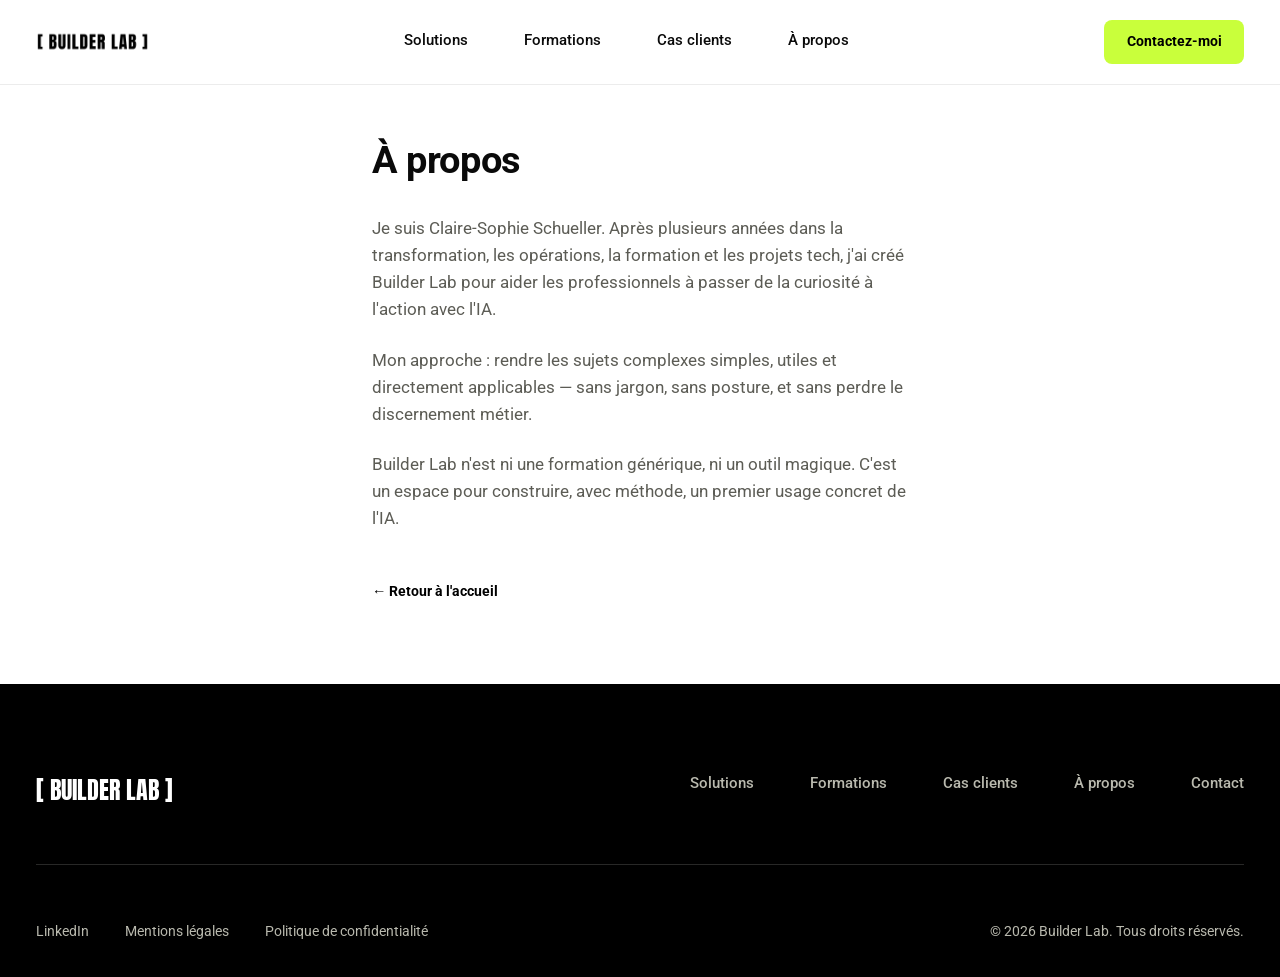
==== a-propos.html @ de872bf4 "Initial Builder Lab website" ====
<!doctype html>
<html lang="fr">
<head>
<meta charset="UTF-8">
<meta name="viewport" content="width=device-width, initial-scale=1.0">
<title>À propos — Builder Lab</title>
<meta name="description" content="Claire-Sophie Schueller a créé Builder Lab pour aider les professionnels à passer de la curiosité à l'action avec l'IA.">
<meta name="robots" content="index, follow">
<link rel="icon" type="image/png" href="assets/favicon.png">

<link rel="preconnect" href="https://fonts.googleapis.com">
<link rel="preconnect" href="https://fonts.gstatic.com" crossorigin>
<link href="https://fonts.googleapis.com/css2?family=Anton&family=Roboto:wght@400;500;700&display=swap" rel="stylesheet">

<link rel="stylesheet" href="styles.css">
</head>
<body>

<a href="#main" class="skip-link">Aller au contenu principal</a>

<header class="site-header" id="site-header">
  <div class="container header-inner">
    <a href="index.html" class="logo" aria-label="Builder Lab — accueil">
      <img src="assets/logo-builder-lab.png" alt="Builder Lab" class="logo-img">
    </a>
    <nav class="site-nav" aria-label="Navigation principale">
      <a href="index.html#solutions">Solutions</a>
      <a href="index.html#formations">Formations</a>
      <a href="index.html#cas-clients">Cas clients</a>
      <a href="index.html#a-propos">À propos</a>
    </nav>
    <div class="header-actions">
      <a href="contact.html" class="btn btn-primary">Contactez-moi</a>
      <button class="nav-toggle" id="nav-toggle" type="button" aria-expanded="false" aria-controls="mobile-nav" aria-label="Ouvrir le menu">
        <span class="nav-toggle-bar"></span>
        <span class="nav-toggle-bar"></span>
        <span class="nav-toggle-bar"></span>
      </button>
    </div>
  </div>
</header>

<nav class="mobile-nav" id="mobile-nav" aria-label="Navigation mobile">
  <ul class="mobile-nav-list">
    <li><a href="index.html#solutions">Solutions</a></li>
    <li><a href="index.html#formations">Formations</a></li>
    <li><a href="index.html#cas-clients">Cas clients</a></li>
    <li><a href="index.html#a-propos">À propos</a></li>
    <li><a href="contact.html">Contact</a></li>
  </ul>
  <a href="contact.html" class="btn btn-primary">Contactez-moi</a>
</nav>

<main id="main">
  <section class="page-content">
    <div class="container page-content-inner">
      <h1>À propos</h1>
      <p>Je suis Claire-Sophie Schueller. Après plusieurs années dans la transformation, les opérations, la formation et les projets tech, j'ai créé Builder Lab pour aider les professionnels à passer de la curiosité à l'action avec l'IA.</p>
      <p>Mon approche&nbsp;: rendre les sujets complexes simples, utiles et directement applicables — sans jargon, sans posture, et sans perdre le discernement métier.</p>
      <p>Builder Lab n'est ni une formation générique, ni un outil magique. C'est un espace pour construire, avec méthode, un premier usage concret de l'IA.</p>
      <p><a href="index.html" class="link-back">&larr; Retour à l'accueil</a></p>
    </div>
  </section>
</main>

<footer class="site-footer">
  <div class="container">
    <div class="footer-top">
      <a href="index.html" class="footer-logo">[ Builder Lab ]</a>
      <nav class="footer-nav" aria-label="Liens de navigation">
        <a href="index.html#solutions">Solutions</a>
        <a href="index.html#formations">Formations</a>
        <a href="index.html#cas-clients">Cas clients</a>
        <a href="index.html#a-propos">À propos</a>
        <a href="contact.html">Contact</a>
      </nav>
    </div>
    <div class="footer-bottom">
      <div class="footer-legal">
        <a href="#" aria-disabled="true">LinkedIn</a>
        <a href="mentions-legales.html">Mentions légales</a>
        <a href="politique-confidentialite.html">Politique de confidentialité</a>
      </div>
      <p class="footer-copyright">&copy; 2026 Builder Lab. Tous droits réservés.</p>
    </div>
  </div>
</footer>

<script src="script.js"></script>
</body>
</html>
---- styles.css ----
/* ==========================================================================
   Builder Lab — Design tokens
   ========================================================================== */

:root {
  --color-black: #000000;
  --color-ink: #0A0A0A;
  --color-white: #FFFFFF;
  --color-offwhite: #F7F7F1;
  --color-cream: #F1F0E8;
  --color-warm-gray: #EAEAE1;
  --color-text-gray: #5C5C55;
  --color-text-gray-on-dark: #B9B9AE;
  --color-border: #DEDED2;
  --color-border-on-dark: rgba(247, 247, 241, 0.16);
  --color-accent: #C9FF3B;
  --color-accent-dim: #A8DB2E;

  --font-display: "Anton", "Arial Narrow", sans-serif;
  --font-body: "Roboto", -apple-system, BlinkMacSystemFont, "Segoe UI", Helvetica, Arial, sans-serif;

  --container-width: 1280px;
  --container-narrow: 760px;

  --space-3xs: 0.375rem;
  --space-2xs: 0.625rem;
  --space-xs: 1rem;
  --space-sm: 1.5rem;
  --space-md: 2.25rem;
  --space-lg: 3.5rem;
  --space-xl: 5.5rem;
  --space-2xl: 5rem;

  --radius-sm: 2px;
  --radius-md: 3px;

  --ease: cubic-bezier(0.22, 1, 0.36, 1);
  --transition-fast: 0.18s var(--ease);
  --transition-base: 0.35s var(--ease);
  --transition-slow: 0.7s var(--ease);

  --header-height: 84px;
}

/* ==========================================================================
   Reset
   ========================================================================== */

*, *::before, *::after {
  box-sizing: border-box;
}

html {
  -webkit-text-size-adjust: 100%;
}

@media (prefers-reduced-motion: no-preference) {
  html {
    scroll-behavior: smooth;
  }
}

body {
  margin: 0;
  font-family: var(--font-body);
  background: var(--color-white);
  color: var(--color-ink);
  line-height: 1.5;
  -webkit-font-smoothing: antialiased;
  -moz-osx-font-smoothing: grayscale;
  overflow-x: hidden;
}

img, picture, video, canvas, svg {
  max-width: 100%;
  display: block;
}

ul, ol {
  margin: 0;
  padding: 0;
  list-style: none;
}

a {
  color: inherit;
  text-decoration: none;
}

button {
  font-family: inherit;
  cursor: pointer;
  background: none;
  border: none;
  color: inherit;
}

h1, h2, h3, h4 {
  margin: 0;
  font-weight: 400;
  letter-spacing: -0.01em;
  line-height: 1.1;
}

p {
  margin: 0;
}

.sr-only {
  position: absolute;
  width: 1px;
  height: 1px;
  padding: 0;
  margin: -1px;
  overflow: hidden;
  clip: rect(0, 0, 0, 0);
  white-space: nowrap;
  border: 0;
}

.skip-link {
  position: absolute;
  left: -9999px;
  top: 0;
  background: var(--color-black);
  color: var(--color-offwhite);
  padding: var(--space-xs) var(--space-md);
  z-index: 500;
  font-weight: 500;
}

.skip-link:focus {
  left: var(--space-xs);
  top: var(--space-xs);
}

:focus-visible {
  outline: 2px solid var(--color-black);
  outline-offset: 3px;
}

section[id] {
  scroll-margin-top: var(--header-height);
}

/* ==========================================================================
   Layout helpers
   ========================================================================== */

.container {
  max-width: var(--container-width);
  margin: 0 auto;
  padding: 0 var(--space-md);
}

.eyebrow {
  display: inline-flex;
  align-items: center;
  gap: 0.5rem;
  font-family: var(--font-body);
  font-size: 0.8rem;
  font-weight: 700;
  letter-spacing: 0.14em;
  text-transform: uppercase;
  color: var(--color-black);
}

.eyebrow::before {
  content: "";
  width: 8px;
  height: 8px;
  flex-shrink: 0;
  background: var(--color-accent);
}

.eyebrow--on-dark {
  color: var(--color-accent);
}

.eyebrow--on-accent {
  color: var(--color-black);
}

.eyebrow--on-accent::before {
  background: var(--color-black);
}

.section-head {
  max-width: 40rem;
  margin-bottom: var(--space-md);
}

/* Roboto is the section-title default everywhere. Anton is reserved for
   the hero H1, the "En ce moment" title and the BUILD word only — see
   those rules for the exceptions. */
.section-title {
  font-family: var(--font-body);
  font-weight: 700;
  letter-spacing: -0.01em;
  font-size: clamp(1.65rem, 2.6vw, 2.35rem);
  line-height: 1.18;
  margin-top: var(--space-2xs);
}

.section-sub {
  margin-top: var(--space-sm);
  font-size: clamp(1.05rem, 1.4vw, 1.2rem);
  line-height: 1.55;
  color: var(--color-text-gray);
  max-width: 38rem;
}

.section-pad {
  padding: var(--space-2xl) 0;
}

.section-pad--tight {
  padding: var(--space-lg) 0;
}

/* Reveal-on-scroll — content is ALWAYS visible by default (opacity is never
   touched here). JS only ever adds a class that plays a short position
   animation; if JS never runs, or the observer never fires, elements simply
   sit in their normal, fully visible resting position. Nothing can hide
   content. */
[data-reveal].reveal-play {
  animation: reveal-rise 0.5s var(--ease);
}

@keyframes reveal-rise {
  from { transform: translateY(14px); }
  to { transform: translateY(0); }
}

@media (prefers-reduced-motion: reduce) {
  [data-reveal].reveal-play {
    animation: none;
  }
}

/* ==========================================================================
   Buttons & links
   ========================================================================== */

.btn {
  display: inline-flex;
  align-items: center;
  justify-content: center;
  gap: 0.5rem;
  padding: 1rem 1.9rem;
  border-radius: var(--radius-sm);
  font-family: var(--font-body);
  font-size: 0.95rem;
  font-weight: 700;
  border: 1.5px solid transparent;
  transition: background var(--transition-fast), color var(--transition-fast), border-color var(--transition-fast), transform var(--transition-fast);
  white-space: nowrap;
}

.btn:active {
  transform: translateY(1px);
}

.btn-primary {
  background: var(--color-accent);
  color: var(--color-black);
  border-color: var(--color-accent);
}

.btn-primary:hover {
  background: var(--color-black);
  color: var(--color-accent);
  border-color: var(--color-black);
}

.btn-dark {
  background: var(--color-black);
  color: var(--color-white);
  border-radius: 8px;
  border-width: 0;
}

.btn-dark:hover {
  background: var(--color-white);
  color: var(--color-black);
}

.btn-outline {
  background: transparent;
  color: var(--color-white);
  border-color: rgba(255, 255, 255, 0.5);
}

.btn-outline:hover {
  border-color: var(--color-white);
  background: rgba(255, 255, 255, 0.08);
}

.link-cta {
  display: inline-flex;
  align-items: center;
  gap: 0.4rem;
  font-size: 0.95rem;
  font-weight: 700;
  color: inherit;
  transition: gap var(--transition-fast), opacity var(--transition-fast);
}

.link-cta::after {
  content: "→";
  transition: transform var(--transition-fast);
}

.link-cta:hover::after {
  transform: translateX(4px);
}

.link-cta:hover {
  opacity: 0.7;
}

/* ==========================================================================
   Header
   ========================================================================== */

.site-header {
  position: fixed;
  top: 0;
  left: 0;
  right: 0;
  z-index: 200;
  background: #FFFFFF;
  border-bottom: 1px solid #ECECEC;
  transition: box-shadow var(--transition-base);
}

.site-header.is-scrolled {
  box-shadow: 0 1px 3px rgba(0, 0, 0, 0.04);
}

.header-inner {
  display: flex;
  align-items: center;
  justify-content: space-between;
  gap: var(--space-md);
  height: var(--header-height);
}

.logo {
  display: flex;
  align-items: center;
  flex-shrink: 0;
}

.logo-img {
  height: 22px;
  width: auto;
}

.site-nav {
  display: flex;
  align-items: center;
  gap: var(--space-lg);
}

.site-nav a {
  font-size: 0.92rem;
  font-weight: 500;
  color: var(--color-ink);
  position: relative;
  padding-bottom: 3px;
  transition: color var(--transition-fast);
}

.site-nav a::after {
  content: "";
  position: absolute;
  left: 0;
  right: 100%;
  bottom: 0;
  height: 2px;
  background: var(--color-black);
  transition: right var(--transition-base);
}

.site-nav a:hover::after {
  right: 0;
}

.header-actions {
  display: flex;
  align-items: center;
  gap: var(--space-sm);
}

.header-actions .btn {
  padding: 0.7rem 1.4rem;
  font-size: 0.88rem;
}

.nav-toggle {
  display: none;
  flex-direction: column;
  justify-content: center;
  align-items: center;
  gap: 5px;
  width: 44px;
  height: 44px;
  flex-shrink: 0;
  z-index: 210;
}

.nav-toggle-bar {
  display: block;
  width: 20px;
  height: 2px;
  background: var(--color-black);
  transition: transform var(--transition-base), opacity var(--transition-base);
}

.nav-open .nav-toggle-bar:nth-child(1) {
  transform: translateY(7px) rotate(45deg);
}

.nav-open .nav-toggle-bar:nth-child(2) {
  opacity: 0;
}

.nav-open .nav-toggle-bar:nth-child(3) {
  transform: translateY(-7px) rotate(-45deg);
}

/* ==========================================================================
   Hero
   ========================================================================== */

.hero {
  position: relative;
  /* The header is fixed/overlaid (out of normal flow), so it doesn't
     need to be subtracted here — a full 100vh section is what makes the
     visible area *below* the header reach exactly to the bottom of the
     viewport, with no gap before the next section. */
  min-height: 100vh;
  min-height: 100svh;
  display: flex;
  align-items: flex-end;
  overflow: hidden;
  background: var(--color-black);
}

.hero-media {
  position: absolute;
  inset: -6% 0 -6% 0;
  z-index: 1;
}

.hero-media img {
  width: 100%;
  height: 100%;
  object-fit: cover;
  /* Single place to tune framing for a new photo. Start centered; shift
     the X value above 50% to reveal more of the image's right side and
     keep the left (where the text sits) visually calmer, if needed. */
  object-position: center center;
  will-change: transform;
}

.hero-media::after {
  content: "";
  position: absolute;
  inset: 0;
  background:
    linear-gradient(180deg, rgba(0, 0, 0, 0.55) 0%, rgba(0, 0, 0, 0.35) 38%, rgba(0, 0, 0, 0.78) 100%),
    linear-gradient(90deg, rgba(0, 0, 0, 0.55) 0%, rgba(0, 0, 0, 0.15) 55%, rgba(0, 0, 0, 0.15) 100%);
}

.hero-inner {
  position: relative;
  z-index: 2;
  width: 100%;
  /* padding-top/bottom only — the shared .container class already sets
     left/right padding on this same element; a shorthand here would
     silently override it back to 0 (same specificity, later in source). */
  padding-top: calc(var(--header-height) + var(--space-lg));
  padding-bottom: var(--space-2xl);
}

.hero-copy {
  max-width: 37rem;
}

.hero-tag {
  display: flex;
  flex-wrap: wrap;
  gap: 0.6rem 1rem;
  margin-bottom: var(--space-sm);
}

.hero-tag span {
  font-size: 0.78rem;
  font-weight: 600;
  letter-spacing: 0.08em;
  text-transform: uppercase;
  color: var(--color-accent);
}

.hero h1 {
  font-family: var(--font-display);
  font-weight: 400;
  text-transform: uppercase;
  color: var(--color-white);
  font-size: clamp(1.9rem, 3.6vw, 4.1rem);
  line-height: 1;
  letter-spacing: 0;
}

.hero-subtitle {
  max-width: 28rem;
  margin-top: var(--space-md);
  color: rgba(255, 255, 255, 0.9);
  font-size: 1.05rem;
  line-height: 1.55;
}

.hero-steps {
  margin-top: var(--space-sm);
  font-size: 0.95rem;
  font-weight: 700;
  letter-spacing: 0.02em;
  color: var(--color-accent);
}

.hero-cta {
  display: flex;
  align-items: center;
  gap: var(--space-md);
  flex-wrap: wrap;
  margin-top: var(--space-md);
}

.hero-cta .link-cta {
  color: var(--color-white);
}

/* Every primary CTA that needs the rounded "pill" treatment (as opposed
   to the sharp default .btn-primary) shares this one rule for shape —
   radius and border are never redeclared per-context, only sized. The
   header/mobile-nav "Contactez-moi" button intentionally reuses this
   exact rule so it can never visually drift from the Hero CTA again. */
.hero-cta .btn-primary,
.header-actions .btn-primary,
.mobile-nav .btn-primary,
.home-about-content .btn-primary {
  border-radius: 8px;
  border-width: 0;
}

.hero-cta .btn-primary {
  padding: 0.85rem 1.6rem;
  font-size: 0.92rem;
}

.scroll-cue {
  position: absolute;
  right: var(--space-md);
  bottom: var(--space-md);
  z-index: 2;
  display: flex;
  align-items: center;
  gap: 0.6rem;
  color: rgba(255, 255, 255, 0.65);
  font-size: 0.78rem;
  font-weight: 500;
  letter-spacing: 0.08em;
  text-transform: uppercase;
}

.scroll-cue-line {
  width: 1px;
  height: 34px;
  background: rgba(255, 255, 255, 0.4);
  position: relative;
  overflow: hidden;
}

@media (prefers-reduced-motion: no-preference) {
  .scroll-cue-line::after {
    content: "";
    position: absolute;
    left: 0;
    top: -100%;
    width: 100%;
    height: 100%;
    background: var(--color-accent);
    animation: scroll-cue 2.2s var(--ease) infinite;
  }
}

@keyframes scroll-cue {
  0% { top: -100%; }
  60% { top: 100%; }
  100% { top: 100%; }
}

@media (max-width: 720px) {
  .scroll-cue {
    display: none;
  }
}

/* ==========================================================================
   Solutions
   ========================================================================== */

.solutions {
  background: var(--color-white);
  border-top: 1px solid var(--color-border);
}

.solutions-head {
  max-width: 54rem;
  margin: 0 auto var(--space-md);
  text-align: center;
}

.solutions-head .eyebrow {
  justify-content: center;
}

.solutions-head .section-title {
  margin-top: var(--space-2xs);
  font-size: clamp(1.65rem, 2.15vw, 2.05rem);
  white-space: normal;
}

@media (min-width: 1024px) {
  .solutions-head .section-title {
    white-space: nowrap;
  }
}

.solutions-grid {
  display: grid;
  grid-template-columns: 1fr 1fr;
  gap: 30px;
  align-items: stretch;
}

.solution-card {
  display: flex;
  flex-direction: column;
  border: 1px solid #E7E7E7;
  border-radius: 16px;
  overflow: hidden;
  background: var(--color-white);
}

.solution-card-media {
  position: relative;
  aspect-ratio: 16 / 5;
  overflow: hidden;
  background: var(--color-cream);
}

/* Positioned out of flow so the image's own intrinsic ratio can never
   override the container's aspect-ratio (a flex-item content-sizing
   quirk otherwise lets a replaced child do exactly that). */
.solution-card-media img {
  position: absolute;
  inset: 0;
  width: 100%;
  height: 100%;
  object-fit: cover;
}

.solution-card-body {
  flex: 1 1 auto;
  display: flex;
  flex-direction: column;
  padding: var(--space-lg) var(--space-md);
  text-align: left;
}

.solution-card-label {
  font-size: 0.8rem;
  font-weight: 700;
  letter-spacing: 0.08em;
  text-transform: uppercase;
  color: var(--color-text-gray);
}

.solution-card-title {
  margin-top: 0.6rem;
  font-weight: 700;
  letter-spacing: -0.005em;
  font-size: clamp(1.2rem, 1.6vw, 1.4rem);
  line-height: 1.3;
}

.solution-card-tags {
  margin-top: 0.5rem;
  font-weight: 500;
  font-size: 0.85rem;
  color: var(--color-text-gray);
}

.solution-card-text {
  margin-top: 0.75rem;
  margin-bottom: var(--space-md);
  color: var(--color-text-gray);
  font-size: 0.98rem;
  line-height: 1.6;
}

.solution-card-cta {
  margin-top: auto;
  align-self: flex-start;
  display: inline-flex;
  align-items: center;
  padding: 0.85rem 1.6rem;
  border-radius: 8px;
  background: var(--color-accent);
  color: var(--color-black);
  font-weight: 700;
  font-size: 0.92rem;
  transition: background var(--transition-fast), color var(--transition-fast);
}

.solution-card-cta:hover {
  background: var(--color-black);
  color: var(--color-accent);
}

@media (max-width: 860px) {
  .solutions-grid {
    grid-template-columns: 1fr;
    gap: 20px;
  }

  .solution-card-body {
    padding: var(--space-md) var(--space-sm);
  }

  .solution-card-cta {
    align-self: stretch;
    justify-content: center;
  }
}

/* ==========================================================================
   Formations & accompagnements (catalog)
   ========================================================================== */

/* The pale green fill is the entire "rupture visuelle" — no image, no
   overlap trick. Swap this value for a different tint if needed. */
.catalog {
  background: #F6FFD9;
  padding: var(--space-2xl) 0;
}

.catalog-panel {
  position: relative;
  background: var(--color-white);
  border: 1px solid var(--color-border);
  border-radius: 28px;
  box-shadow: 0 12px 32px rgba(0, 0, 0, 0.06);
  padding: var(--space-xl) var(--space-lg);
}

.catalog-head {
  max-width: none;
}

.catalog-head .section-sub {
  max-width: none;
}

@media (min-width: 1100px) {
  .catalog-head .section-title,
  .catalog-head .section-sub {
    white-space: nowrap;
  }
}

.catalog-filters {
  margin-top: var(--space-md);
  display: flex;
  flex-wrap: wrap;
  gap: 0.6rem;
}

@media (min-width: 1100px) {
  .catalog-filters {
    margin-top: var(--space-sm);
  }
}

.catalog-filter {
  padding: 0.55rem 1.1rem;
  border: 1px solid #E7E7E7;
  border-radius: 8px;
  background: var(--color-white);
  color: var(--color-ink);
  font-family: var(--font-body);
  font-weight: 500;
  font-size: 0.85rem;
  transition: background var(--transition-fast), color var(--transition-fast), border-color var(--transition-fast);
}

.catalog-filter:hover {
  border-color: var(--color-black);
}

.catalog-filter.is-active {
  background: var(--color-black);
  border-color: var(--color-black);
  color: var(--color-white);
}

.catalog-nav-row {
  margin-top: var(--space-md);
  display: flex;
  justify-content: flex-end;
}

.catalog-controls {
  display: flex;
  align-items: center;
  gap: var(--space-sm);
}

.catalog-arrow {
  width: 44px;
  height: 44px;
  border: 1.5px solid var(--color-border);
  border-radius: 50%;
  display: flex;
  align-items: center;
  justify-content: center;
  font-size: 1.05rem;
  transition: border-color var(--transition-fast), background var(--transition-fast), color var(--transition-fast);
}

.catalog-arrow:hover {
  border-color: var(--color-black);
  background: var(--color-black);
  color: var(--color-accent);
}

.catalog-arrow:disabled {
  opacity: 0.35;
  pointer-events: none;
}

.catalog-track-wrap {
  margin-top: var(--space-sm);
}

.catalog-track {
  display: grid;
  grid-auto-flow: column;
  grid-auto-columns: calc((100% - 64px) / 3);
  gap: 32px;
  overflow-x: auto;
  scroll-snap-type: x mandatory;
  padding-bottom: var(--space-sm);
  scrollbar-width: none;
}

.catalog-track::-webkit-scrollbar {
  display: none;
}

/* Fixed height — measured as the tallest natural card across the full
   21-item catalog (worst case ≈ 385px), not recalculated per filter. This
   is what keeps the carousel and CTA row from jumping when the filter
   changes. See the responsive block below for the mobile value. */
.catalog-card {
  scroll-snap-align: start;
  height: 388px;
  display: flex;
  flex-direction: column;
  overflow: hidden;
  border: 1px solid #E7E7E7;
  border-radius: 16px;
  background: var(--color-white);
  padding: var(--space-sm);
}

.catalog-card-label {
  font-size: 0.75rem;
  font-weight: 700;
  letter-spacing: 0.08em;
  text-transform: uppercase;
  color: var(--color-text-gray);
}

.catalog-card-title {
  margin-top: 0.4rem;
  font-weight: 700;
  letter-spacing: -0.005em;
  font-size: 1.05rem;
  line-height: 1.28;
  display: -webkit-box;
  -webkit-box-orient: vertical;
  -webkit-line-clamp: 2;
  overflow: hidden;
}

.catalog-card-meta {
  margin-top: 0.3rem;
  font-size: 0.82rem;
  color: var(--color-text-gray);
}

.catalog-card-text {
  margin-top: 0.6rem;
  color: var(--color-text-gray);
  font-size: 0.88rem;
  line-height: 1.5;
  display: -webkit-box;
  -webkit-box-orient: vertical;
  -webkit-line-clamp: 3;
  overflow: hidden;
}

.catalog-card-footer {
  margin-top: auto;
  padding-top: var(--space-sm);
  display: flex;
  flex-direction: column;
  gap: 0.65rem;
}

/* Reserves the same vertical space on every card whether or not this
   product has a priceNote/note — this, combined with the title clamp
   and description clamp above, is what keeps the CTA button at an
   identical Y position on every card regardless of its content. */
.catalog-card-price-block {
  min-height: 5.5rem;
}

.catalog-card-price {
  font-weight: 700;
  font-size: 1.05rem;
  line-height: 1.35;
}

.catalog-card-price-note,
.catalog-card-note {
  margin-top: 0.2rem;
  font-weight: 400;
  font-size: 0.8rem;
  color: var(--color-text-gray);
}

.catalog-card-cta {
  align-self: flex-start;
  display: inline-flex;
  align-items: center;
  padding: 0.85rem 1.6rem;
  border-radius: 8px;
  background: var(--color-accent);
  color: var(--color-black);
  font-weight: 700;
  font-size: 0.92rem;
  transition: background var(--transition-fast), color var(--transition-fast);
}

.catalog-card-cta:hover {
  background: var(--color-black);
  color: var(--color-accent);
}

.catalog-cta {
  margin-top: var(--space-xl);
  padding: var(--space-md) var(--space-lg);
  background: #FAFFEA;
  border: 1px solid var(--color-accent);
  border-radius: 16px;
  display: flex;
  align-items: center;
  justify-content: space-between;
  gap: var(--space-lg);
  flex-wrap: wrap;
}

.catalog-cta-copy {
  max-width: 28rem;
}

.catalog-cta-title {
  font-weight: 700;
  letter-spacing: -0.01em;
  font-size: clamp(1.2rem, 1.6vw, 1.4rem);
  line-height: 1.3;
}

.catalog-cta-text {
  margin-top: 0.4rem;
  color: var(--color-text-gray);
  font-size: 0.95rem;
  line-height: 1.55;
}

.catalog-cta-actions {
  display: flex;
  align-items: center;
  gap: var(--space-md);
  flex-wrap: wrap;
  flex-shrink: 0;
}

@media (max-width: 720px) {
  .catalog-cta {
    flex-direction: column;
    align-items: flex-start;
    padding: var(--space-md);
  }
}

/* Matches the Solutions "En savoir plus" buttons exactly — scoped here
   so the shared .btn-primary used elsewhere is untouched. */
.catalog-cta-actions .btn-primary {
  padding: 0.85rem 1.6rem;
  border-radius: 8px;
  border-width: 0;
  font-size: 0.92rem;
}

@media (max-width: 900px) {
  .catalog-panel {
    border-radius: 24px;
  }

  .catalog-track {
    grid-auto-columns: calc((100% - 32px) / 2);
  }
}

@media (max-width: 860px) {
  .catalog-filters {
    flex-wrap: nowrap;
    overflow-x: auto;
    scrollbar-width: none;
    padding-bottom: 0.25rem;
  }

  .catalog-filters::-webkit-scrollbar {
    display: none;
  }

  .catalog-filter {
    flex-shrink: 0;
  }
}

@media (max-width: 720px) {
  .catalog {
    padding: var(--space-xl) 0;
  }

  .catalog-panel {
    border-radius: 18px;
    padding: var(--space-lg) var(--space-sm);
  }

  .catalog-track {
    grid-auto-columns: min(85vw, 360px);
  }
}

/* ==========================================================================
   Home — À propos
   ========================================================================== */

.home-about {
  background: var(--color-white);
  border-top: 1px solid var(--color-border);
}

/* Mobile default: .home-about-content is `display: contents` (its children
   are promoted to direct items of .home-about-layout) so `order` below can
   place the photo between the title and the body text — without
   duplicating any content and without grid-template-areas. Desktop turns
   this off, so .home-about-content becomes one ordinary flowing block. */
.home-about-layout {
  display: flex;
  flex-direction: column;
}

.home-about-content {
  display: contents;
}

.home-about-content .eyebrow {
  order: 1;
}

.home-about-title {
  order: 1;
  margin-top: 1rem;
  font-family: var(--font-body);
  font-weight: 700;
  letter-spacing: -0.01em;
  font-size: 1.75rem;
  line-height: 1.25;
}

.home-about-photo {
  order: 2;
  margin-top: 1.5rem;
  display: flex;
  justify-content: center;
}

.home-about-photo img {
  display: block;
  width: 200px;
  height: 250px;
  object-fit: cover;
  object-position: center 15%;
  border-radius: 16px;
}

.home-about-content .home-about-text,
.home-about-content .home-about-conclusion,
.home-about-content .btn-primary {
  order: 3;
}

.home-about-text {
  color: var(--color-text-gray);
  font-size: 1.02rem;
  line-height: 1.6;
}

.home-about-title + .home-about-text {
  margin-top: 1.5rem;
}

.home-about-text + .home-about-text {
  margin-top: 1.25rem;
}

.home-about-text strong {
  color: var(--color-ink);
}

.home-about-text + .home-about-conclusion {
  margin-top: 1.25rem;
  padding-left: var(--space-sm);
  border-left: 3px solid var(--color-accent);
  font-weight: 700;
  font-size: 1.1rem;
  line-height: 1.5;
}

.home-about-conclusion + .btn-primary {
  align-self: flex-start;
  margin-top: 2rem;
}

/* Desktop: fixed-width photo column, text column takes the rest.
   `align-items: center` vertically centers the photo against the
   text column's height. */
@media (min-width: 768px) {
  .home-about-layout {
    display: grid;
    grid-template-columns: 240px minmax(0, 1fr);
    column-gap: 72px;
    align-items: center;
  }

  .home-about-content {
    display: block;
    max-width: 720px;
  }

  .home-about-title {
    font-size: 2.25rem;
  }

  .home-about-photo {
    order: 0;
    margin-top: 0;
  }

  .home-about-photo img {
    width: 240px;
    height: 330px;
  }
}

/* ==========================================================================
   Cas clients & projets
   ========================================================================== */

.cases {
  position: relative;
  overflow: hidden;
  background-image: url("assets/cas-clients-builder-lab.webp");
  background-size: cover;
  background-position: center;
  background-repeat: no-repeat;
  border-top: 1px solid var(--color-border);
}

.cases::before {
  content: "";
  position: absolute;
  inset: 0;
  background: rgba(0, 0, 0, 0.55);
  z-index: 0;
}

.cases > .container {
  position: relative;
  z-index: 1;
}

.cases-head {
  display: flex;
  justify-content: space-between;
  align-items: flex-end;
  gap: var(--space-md);
  flex-wrap: wrap;
}

.cases-head .eyebrow {
  color: var(--color-white);
}

.cases-head .section-title {
  color: var(--color-white);
}

.cases-controls {
  display: flex;
  align-items: center;
  gap: var(--space-sm);
  flex-shrink: 0;
}

.cases-arrow {
  width: 46px;
  height: 46px;
  border: 1.5px solid transparent;
  border-radius: 50%;
  background: var(--color-white);
  color: var(--color-black);
  display: flex;
  align-items: center;
  justify-content: center;
  font-size: 1.1rem;
  transition: border-color var(--transition-fast), background var(--transition-fast), color var(--transition-fast);
}

.cases-arrow:hover {
  border-color: var(--color-black);
  background: var(--color-black);
  color: var(--color-accent);
}

.cases-track-wrap {
  margin-top: var(--space-md);
  position: relative;
}

.cases-track {
  position: relative;
  display: grid;
  grid-auto-flow: column;
  grid-auto-columns: min(560px, 84vw);
  gap: var(--space-md);
  overflow-x: auto;
  scroll-snap-type: x mandatory;
  padding-bottom: var(--space-sm);
  scrollbar-width: none;
}

.cases-track::-webkit-scrollbar {
  display: none;
}

.case-card {
  scroll-snap-align: start;
  border: 1px solid var(--color-border);
  border-radius: 16px;
  padding: var(--space-md);
  display: flex;
  flex-direction: column;
  background: var(--color-white);
  overflow: hidden;
}

.case-label {
  font-size: 0.78rem;
  font-weight: 700;
  letter-spacing: 0.1em;
  text-transform: uppercase;
  color: var(--color-text-gray);
}

.case-title {
  font-weight: 700;
  letter-spacing: -0.01em;
  font-size: clamp(1.1rem, 1.5vw, 1.3rem);
  line-height: 1.3;
  margin-top: 0.4rem;
}

.case-tags {
  margin-top: 0.6rem;
  font-size: 0.82rem;
  font-weight: 700;
  color: var(--color-text-gray);
}

.case-text {
  margin-top: var(--space-xs);
  color: var(--color-text-gray);
  font-size: 0.95rem;
  line-height: 1.6;
  flex-grow: 1;
}

.case-metric {
  margin-top: var(--space-xs);
  font-weight: 700;
  font-size: clamp(1.05rem, 1.4vw, 1.2rem);
  line-height: 1.3;
}

.case-conclusion {
  margin-top: var(--space-xs);
  padding-top: var(--space-xs);
  border-top: 1px solid var(--color-border);
  font-weight: 700;
  font-size: 0.92rem;
  line-height: 1.5;
}

.cases-dots {
  margin-top: var(--space-md);
  display: flex;
  gap: 0.5rem;
}

.cases-dot {
  width: 22px;
  height: 3px;
  background: rgba(255, 255, 255, 0.4);
  transition: background var(--transition-fast), width var(--transition-fast);
}

.cases-dot.is-active {
  background: var(--color-accent);
  width: 38px;
}

/* ==========================================================================
   CTA final
   ========================================================================== */

.cta-final {
  background: var(--color-accent);
  color: var(--color-black);
}

.cta-final-content {
  max-width: 45rem;
  margin: 0 auto;
  text-align: center;
}

.cta-final-title {
  font-family: var(--font-body);
  font-weight: 700;
  letter-spacing: -0.01em;
  font-size: 1.875rem;
  line-height: 1.25;
}

.cta-final-text {
  margin-top: var(--space-sm);
  max-width: 38.75rem;
  margin-left: auto;
  margin-right: auto;
  font-size: 1.05rem;
  line-height: 1.6;
}

.cta-final-actions {
  margin-top: 2rem;
  display: flex;
  justify-content: center;
}

@media (min-width: 768px) {
  .cta-final-title {
    font-size: 2.375rem;
  }
}

/* ==========================================================================
   Simple page content (about, blog, contact, legal pages)
   ========================================================================== */

.page-content {
  padding-top: calc(var(--header-height) + var(--space-lg));
  padding-bottom: var(--space-2xl);
}

.page-content-inner {
  max-width: 38rem;
  display: flex;
  flex-direction: column;
  gap: var(--space-sm);
}

.page-content-inner h1 {
  font-weight: 700;
  letter-spacing: -0.01em;
  font-size: clamp(1.75rem, 3vw, 2.35rem);
  margin-bottom: var(--space-2xs);
}

.page-content-inner p {
  color: var(--color-text-gray);
  font-size: 1.05rem;
  line-height: 1.6;
}

.page-content-inner .btn {
  align-self: flex-start;
  margin-top: var(--space-2xs);
}

.link-back {
  display: inline-block;
  margin-top: var(--space-sm);
  font-size: 0.9rem;
  font-weight: 700;
  color: var(--color-black);
  transition: color var(--transition-fast);
}

.link-back:hover {
  color: var(--color-text-gray);
}

/* ==========================================================================
   Contact page
   ========================================================================== */

.contact-hero {
  padding-top: calc(var(--header-height) + var(--space-lg));
  padding-bottom: var(--space-2xl);
}

.contact-grid {
  display: grid;
  gap: var(--space-lg);
}

.contact-info {
  max-width: 30rem;
}

.contact-title {
  font-family: var(--font-body);
  font-weight: 700;
  letter-spacing: -0.01em;
  font-size: 1.75rem;
  line-height: 1.25;
  margin-top: 1rem;
}

.contact-text {
  margin-top: 1.25rem;
  color: var(--color-text-gray);
  font-size: 1.02rem;
  line-height: 1.6;
}

.contact-points {
  margin-top: var(--space-md);
  display: flex;
  flex-direction: column;
  gap: 0.75rem;
}

.contact-points li {
  display: flex;
  align-items: baseline;
  gap: 0.75rem;
  font-weight: 700;
  font-size: 0.98rem;
}

.contact-points li::before {
  content: "";
  width: 8px;
  height: 8px;
  flex-shrink: 0;
  background: var(--color-accent);
  transform: translateY(-1px);
}

.contact-form-wrap {
  max-width: 34rem;
  width: 100%;
}

.contact-form {
  border: 1px solid var(--color-border);
  border-radius: 16px;
  padding: var(--space-md);
  display: flex;
  flex-direction: column;
  gap: var(--space-sm);
}

.contact-form[hidden] {
  display: none;
}

.form-row {
  display: grid;
  grid-template-columns: 1fr;
  gap: var(--space-sm);
}

.form-field {
  display: flex;
  flex-direction: column;
  gap: 0.4rem;
}

.form-field label {
  font-size: 0.85rem;
  font-weight: 700;
  color: var(--color-black);
}

.form-field input,
.form-field select,
.form-field textarea {
  width: 100%;
  border: 1.5px solid var(--color-border);
  border-radius: 8px;
  padding: 0.7rem 0.85rem;
  font-family: var(--font-body);
  font-size: 0.95rem;
  color: var(--color-ink);
  background: var(--color-white);
  transition: border-color var(--transition-fast);
}

.form-field textarea {
  resize: vertical;
}

.form-field input:focus,
.form-field select:focus,
.form-field textarea:focus {
  outline: none;
  border-color: var(--color-black);
}

.form-error {
  min-height: 1em;
  font-size: 0.82rem;
  font-weight: 700;
  color: #D92D20;
}

.form-field--invalid input,
.form-field--invalid select,
.form-field--invalid textarea {
  border-color: #D92D20;
}

.form-field--hp {
  position: absolute;
  width: 1px;
  height: 1px;
  overflow: hidden;
  opacity: 0;
  pointer-events: none;
}

.contact-form .btn-primary {
  border-radius: 8px;
  border-width: 0;
  width: 100%;
  margin-top: var(--space-2xs);
}

.contact-form-error {
  margin-top: -0.5rem;
  font-size: 0.9rem;
  font-weight: 700;
  color: #D92D20;
}

.contact-privacy {
  font-size: 0.8rem;
  line-height: 1.5;
  color: var(--color-text-gray);
}

.contact-privacy a {
  color: var(--color-black);
  font-weight: 700;
  text-decoration: underline;
}

.contact-success h2 {
  font-family: var(--font-body);
  font-weight: 700;
  letter-spacing: -0.01em;
  font-size: 1.5rem;
  line-height: 1.3;
}

.contact-success p {
  margin-top: 0.75rem;
  color: var(--color-text-gray);
  font-size: 1rem;
  line-height: 1.6;
}

.contact-success .btn-primary {
  border-radius: 8px;
  border-width: 0;
  margin-top: var(--space-md);
}

@media (min-width: 768px) {
  .contact-grid {
    grid-template-columns: minmax(0, 2fr) minmax(0, 3fr);
    align-items: start;
  }

  .contact-title {
    font-size: 2.25rem;
  }

  .contact-form-wrap {
    margin-left: auto;
  }

  .form-row {
    grid-template-columns: 1fr 1fr;
  }
}

/* ==========================================================================
   Footer
   ========================================================================== */

.site-footer {
  background: var(--color-black);
  color: var(--color-text-gray-on-dark);
  padding: var(--space-xl) 0 var(--space-md);
}

.footer-top {
  display: flex;
  justify-content: space-between;
  align-items: flex-start;
  gap: var(--space-lg);
  flex-wrap: wrap;
  padding-bottom: var(--space-lg);
  border-bottom: 1px solid var(--color-border-on-dark);
}

.footer-logo {
  font-family: var(--font-display);
  text-transform: uppercase;
  font-size: 1.5rem;
  color: var(--color-white);
}

.footer-nav {
  display: flex;
  flex-wrap: wrap;
  gap: var(--space-sm) var(--space-lg);
}

.footer-nav a {
  font-size: 0.92rem;
  font-weight: 500;
  color: var(--color-text-gray-on-dark);
  transition: color var(--transition-fast);
}

.footer-nav a:hover {
  color: var(--color-accent);
}

.footer-bottom {
  margin-top: var(--space-lg);
  display: flex;
  justify-content: space-between;
  align-items: center;
  gap: var(--space-sm);
  flex-wrap: wrap;
}

.footer-legal {
  display: flex;
  flex-wrap: wrap;
  gap: var(--space-2xs) var(--space-md);
}

.footer-legal a {
  font-size: 0.85rem;
  color: var(--color-text-gray-on-dark);
  transition: color var(--transition-fast);
}

.footer-legal a:hover {
  color: var(--color-accent);
}

.footer-copyright {
  font-size: 0.85rem;
}

/* ==========================================================================
   Mobile navigation overlay
   ========================================================================== */

.mobile-nav {
  position: fixed;
  inset: 0;
  z-index: 190;
  background: var(--color-black);
  display: flex;
  flex-direction: column;
  justify-content: center;
  padding: var(--space-2xl) var(--space-md);
  opacity: 0;
  visibility: hidden;
  transform: translateY(-8px);
  transition: opacity var(--transition-base), visibility var(--transition-base), transform var(--transition-base);
}

.nav-open .mobile-nav {
  opacity: 1;
  visibility: visible;
  transform: translateY(0);
}

.mobile-nav-list {
  display: flex;
  flex-direction: column;
  gap: var(--space-sm);
}

.mobile-nav-list a {
  font-weight: 700;
  letter-spacing: -0.01em;
  font-size: clamp(1.75rem, 7vw, 2.5rem);
  color: var(--color-white);
  transition: color var(--transition-fast);
}

.mobile-nav-list a:hover {
  color: var(--color-accent);
}

.mobile-nav .btn {
  margin-top: var(--space-lg);
  align-self: flex-start;
}

@media (min-width: 861px) {
  .mobile-nav {
    display: none;
  }
}

/* ==========================================================================
   Responsive
   ========================================================================== */

@media (max-width: 860px) {
  :root {
    --header-height: 72px;
  }

  .nav-toggle {
    display: flex;
  }

  .site-nav,
  .header-actions .btn-primary {
    display: none;
  }

  .logo-img {
    height: 18px;
  }
}

@media (max-width: 720px) {
  .hero-inner {
    padding-bottom: var(--space-xl);
  }

  .hero-cta {
    flex-direction: column;
    align-items: stretch;
    gap: var(--space-sm);
  }

  .hero-cta .btn-primary {
    justify-content: center;
  }

  .hero-cta .link-cta {
    justify-content: center;
  }

  .section-pad {
    padding: var(--space-lg) 0;
  }

  .section-pad--tight {
    padding: var(--space-md) 0;
  }

  .featured-card {
    padding: var(--space-md) var(--space-sm);
  }

  .cta-final-actions {
    justify-content: center;
  }
}
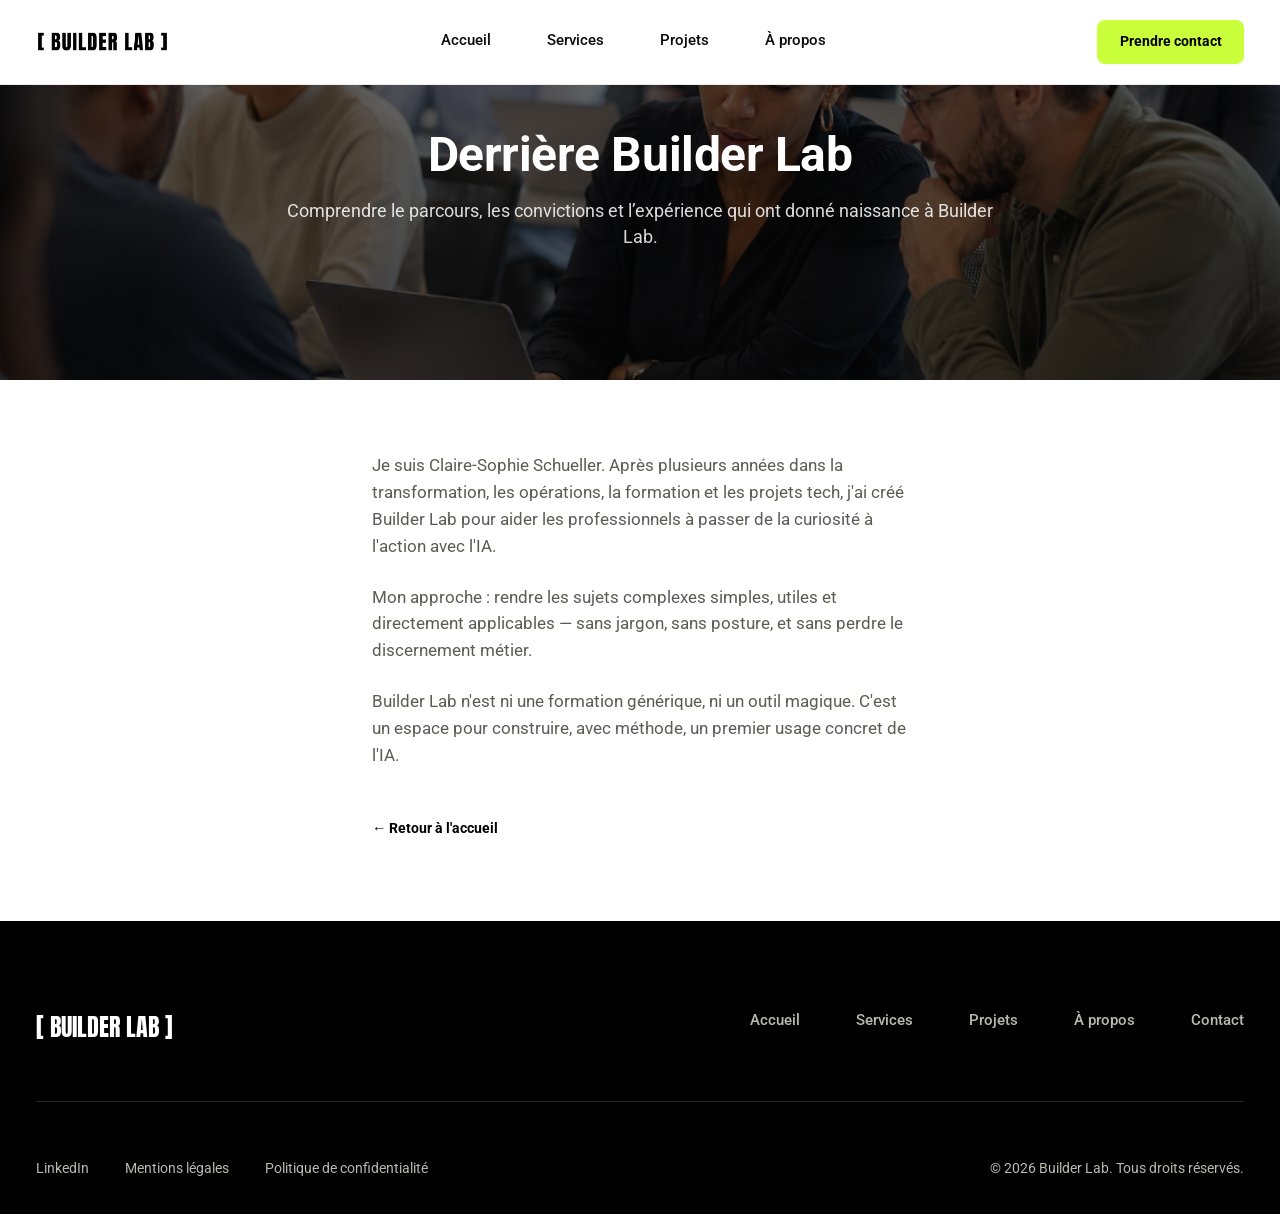
==== commit e196ef33: "Finalize legal pages and navigation cleanup" ====
--- a/a-propos.html
+++ b/a-propos.html
@@ -24,13 +24,13 @@
       <img src="assets/logo-builder-lab.png" alt="Builder Lab" class="logo-img">
     </a>
     <nav class="site-nav" aria-label="Navigation principale">
-      <a href="index.html#solutions">Solutions</a>
-      <a href="index.html#formations">Formations</a>
-      <a href="index.html#cas-clients">Cas clients</a>
-      <a href="index.html#a-propos">À propos</a>
+      <a href="index.html">Accueil</a>
+      <a href="index.html#services">Services</a>
+      <a href="projets.html">Projets</a>
+      <a href="a-propos.html">À propos</a>
     </nav>
     <div class="header-actions">
-      <a href="contact.html" class="btn btn-primary">Contactez-moi</a>
+      <a href="contact.html" class="btn btn-primary">Prendre contact</a>
       <button class="nav-toggle" id="nav-toggle" type="button" aria-expanded="false" aria-controls="mobile-nav" aria-label="Ouvrir le menu">
         <span class="nav-toggle-bar"></span>
         <span class="nav-toggle-bar"></span>
@@ -42,19 +42,26 @@
 
 <nav class="mobile-nav" id="mobile-nav" aria-label="Navigation mobile">
   <ul class="mobile-nav-list">
-    <li><a href="index.html#solutions">Solutions</a></li>
-    <li><a href="index.html#formations">Formations</a></li>
-    <li><a href="index.html#cas-clients">Cas clients</a></li>
-    <li><a href="index.html#a-propos">À propos</a></li>
+    <li><a href="index.html">Accueil</a></li>
+    <li><a href="index.html#services">Services</a></li>
+    <li><a href="projets.html">Projets</a></li>
+    <li><a href="a-propos.html">À propos</a></li>
     <li><a href="contact.html">Contact</a></li>
   </ul>
-  <a href="contact.html" class="btn btn-primary">Contactez-moi</a>
+  <a href="contact.html" class="btn btn-primary">Prendre contact</a>
 </nav>
 
 <main id="main">
-  <section class="page-content">
+
+  <section class="internal-hero">
+    <div class="container internal-hero-inner">
+      <h1 class="internal-hero-title">Derrière Builder Lab</h1>
+      <p class="internal-hero-sub">Comprendre le parcours, les convictions et l’expérience qui ont donné naissance à Builder Lab.</p>
+    </div>
+  </section>
+
+  <section class="page-content page-content--after-hero">
     <div class="container page-content-inner">
-      <h1>À propos</h1>
       <p>Je suis Claire-Sophie Schueller. Après plusieurs années dans la transformation, les opérations, la formation et les projets tech, j'ai créé Builder Lab pour aider les professionnels à passer de la curiosité à l'action avec l'IA.</p>
       <p>Mon approche&nbsp;: rendre les sujets complexes simples, utiles et directement applicables — sans jargon, sans posture, et sans perdre le discernement métier.</p>
       <p>Builder Lab n'est ni une formation générique, ni un outil magique. C'est un espace pour construire, avec méthode, un premier usage concret de l'IA.</p>
@@ -68,16 +75,16 @@
     <div class="footer-top">
       <a href="index.html" class="footer-logo">[ Builder Lab ]</a>
       <nav class="footer-nav" aria-label="Liens de navigation">
-        <a href="index.html#solutions">Solutions</a>
-        <a href="index.html#formations">Formations</a>
-        <a href="index.html#cas-clients">Cas clients</a>
-        <a href="index.html#a-propos">À propos</a>
+        <a href="index.html">Accueil</a>
+        <a href="index.html#services">Services</a>
+        <a href="projets.html">Projets</a>
+        <a href="a-propos.html">À propos</a>
         <a href="contact.html">Contact</a>
       </nav>
     </div>
     <div class="footer-bottom">
       <div class="footer-legal">
-        <a href="#" aria-disabled="true">LinkedIn</a>
+        <a href="https://www.linkedin.com/in/clairesophieschueller/" target="_blank" rel="noopener noreferrer">LinkedIn</a>
         <a href="mentions-legales.html">Mentions légales</a>
         <a href="politique-confidentialite.html">Politique de confidentialité</a>
       </div>
--- a/styles.css
+++ b/styles.css
@@ -353,7 +353,7 @@
 }
 
 .logo-img {
-  height: 22px;
+  height: 26px;
   width: auto;
 }
 
@@ -431,6 +431,45 @@
 }
 
 /* ==========================================================================
+   Fixed background layer (homepage only — gated by body.has-fixed-bg so
+   this never applies on any other page, even though the stylesheet is
+   shared). Sits behind every section at z-index 0; sections above it
+   turn translucent (see each section's own rules) to let it show
+   through. Reuses the exact Hero photo — no new image, one network
+   fetch shared with the Hero's own <img>. Deliberately background-image
+   + position:fixed rather than background-attachment:fixed, which is
+   unreliable on mobile Safari. */
+/* top/bottom carry the same -6% vertical overscan the Hero's own image
+   used to have (relative to its 100vh box, so -6vh here) — purely to
+   reproduce the exact same cover-fit scale/zoom the Hero rendered at
+   before, now that this is the only copy of the photo on the page. */
+body.has-fixed-bg .site-bg-fixed {
+  position: fixed;
+  left: 0;
+  right: 0;
+  top: -6vh;
+  bottom: -6vh;
+  z-index: 0;
+  pointer-events: none;
+  background-color: #0A0A0A;
+  background-image: url("assets/hero-atelier-builder-lab.webp");
+  background-size: cover;
+  background-position: center center;
+  background-repeat: no-repeat;
+}
+
+/* Everything else in normal flow must paint above the fixed layer.
+   The header and mobile-nav overlay already carry their own
+   position:fixed + higher z-index (200 / 190) further down this file,
+   so they're deliberately left out here — this only needs to lift the
+   in-flow content (main, footer) above the new z-index:0 layer. */
+body.has-fixed-bg main,
+body.has-fixed-bg footer {
+  position: relative;
+  z-index: 1;
+}
+
+/* ==========================================================================
    Hero
    ========================================================================== */
 
@@ -445,30 +484,17 @@
   display: flex;
   align-items: flex-end;
   overflow: hidden;
-  background: var(--color-black);
-}
-
-.hero-media {
-  position: absolute;
-  inset: -6% 0 -6% 0;
-  z-index: 1;
-}
-
-.hero-media img {
-  width: 100%;
-  height: 100%;
-  object-fit: cover;
-  /* Single place to tune framing for a new photo. Start centered; shift
-     the X value above 50% to reveal more of the image's right side and
-     keep the left (where the text sits) visually calmer, if needed. */
-  object-position: center center;
-  will-change: transform;
-}
-
-.hero-media::after {
+}
+
+/* No image here — the Hero is transparent, revealing .site-bg-fixed
+   behind it. This overlay only darkens that shared layer for text
+   contrast; it must never carry its own background-image. */
+.hero::before {
   content: "";
   position: absolute;
   inset: 0;
+  z-index: 1;
+  pointer-events: none;
   background:
     linear-gradient(180deg, rgba(0, 0, 0, 0.55) 0%, rgba(0, 0, 0, 0.35) 38%, rgba(0, 0, 0, 0.78) 100%),
     linear-gradient(90deg, rgba(0, 0, 0, 0.55) 0%, rgba(0, 0, 0, 0.15) 55%, rgba(0, 0, 0, 0.15) 100%);
@@ -489,14 +515,17 @@
   max-width: 37rem;
 }
 
+/* Sober badge: a tinted, semi-transparent fill of the Builder Lab green
+   plus a matching border — reads clearly on the dark hero photo without
+   any glow/neon effect. Radius matches the site's .btn-primary pill. */
 .hero-tag {
-  display: flex;
-  flex-wrap: wrap;
-  gap: 0.6rem 1rem;
+  display: inline-flex;
+  align-items: center;
   margin-bottom: var(--space-sm);
-}
-
-.hero-tag span {
+  padding: 0.5rem 1rem;
+  border-radius: 8px;
+  border: 1px solid rgba(201, 255, 59, 0.45);
+  background: rgba(201, 255, 59, 0.12);
   font-size: 0.78rem;
   font-weight: 600;
   letter-spacing: 0.08em;
@@ -510,8 +539,17 @@
   text-transform: uppercase;
   color: var(--color-white);
   font-size: clamp(1.9rem, 3.6vw, 4.1rem);
-  line-height: 1;
-  letter-spacing: 0;
+  line-height: 1.05;
+  letter-spacing: 0.015em;
+}
+
+/* Forces the exact 3-line desktop split; switched off below 1024px so
+   smaller viewports reflow the title naturally instead of inheriting
+   desktop-only line breaks. */
+@media (max-width: 1023px) {
+  .hero-title-break {
+    display: none;
+  }
 }
 
 .hero-subtitle {
@@ -536,10 +574,6 @@
   gap: var(--space-md);
   flex-wrap: wrap;
   margin-top: var(--space-md);
-}
-
-.hero-cta .link-cta {
-  color: var(--color-white);
 }
 
 /* Every primary CTA that needs the rounded "pill" treatment (as opposed
@@ -549,8 +583,7 @@
    exact rule so it can never visually drift from the Hero CTA again. */
 .hero-cta .btn-primary,
 .header-actions .btn-primary,
-.mobile-nav .btn-primary,
-.home-about-content .btn-primary {
+.mobile-nav .btn-primary {
   border-radius: 8px;
   border-width: 0;
 }
@@ -609,464 +642,496 @@
 }
 
 /* ==========================================================================
-   Solutions
+   Manifeste
    ========================================================================== */
 
-.solutions {
+.manifesto {
+  position: relative;
+  overflow: hidden;
+  display: flex;
+  align-items: center;
+  justify-content: center;
+  background: #0A0A0A;
+  padding: var(--space-lg) 0;
+}
+
+@media (min-width: 1024px) {
+  .manifesto {
+    min-height: 60vh;
+  }
+}
+
+/* Diffuse, static glow — a soft light source behind the text, never a
+   flat block of color. Heavy blur keeps the edge invisible. */
+.manifesto-glow {
+  position: absolute;
+  inset: 0;
+  pointer-events: none;
+  background: radial-gradient(ellipse 55% 55% at 78% 60%, rgba(201, 255, 59, 0.22), rgba(201, 255, 59, 0) 70%);
+  filter: blur(70px);
+}
+
+.manifesto-inner {
+  position: relative;
+  z-index: 1;
+}
+
+.manifesto-text {
+  max-width: 1100px;
+  margin: 0 auto;
+  text-align: center;
+  font-family: var(--font-body);
+  font-weight: 700;
+  letter-spacing: -0.01em;
+  font-size: clamp(2rem, 2.7vw, 3rem);
+  line-height: 1.18;
+  color: var(--color-white);
+}
+
+@media (max-width: 1023px) {
+  .manifesto-text {
+    font-size: 2.35rem;
+  }
+}
+
+/* Initial dimmed state for the per-word scroll reveal — only applied to
+   words script.js actually wraps in spans. Plain text (no JS, or
+   prefers-reduced-motion) simply inherits .manifesto-text's full-opacity
+   white and is never touched. */
+.manifesto-word {
+  opacity: 0.25;
+  filter: blur(1px);
+  will-change: opacity;
+}
+
+@media (prefers-reduced-motion: reduce) {
+  .manifesto-word {
+    opacity: 1;
+    filter: none;
+  }
+}
+
+@media (max-width: 480px) {
+  .manifesto .container {
+    padding-left: 20px;
+    padding-right: 20px;
+  }
+
+  .manifesto-text {
+    font-size: 1.85rem;
+  }
+}
+
+/* ==========================================================================
+   Services
+   ========================================================================== */
+
+/* Translucent panel over the fixed Hero-photo background layer — the
+   image should read as barely perceptible, never compete with content.
+   Cards inside stay fully opaque (see .service-card); the transparency
+   is deliberately a section-level effect only. */
+.services {
+  background: rgba(255, 255, 255, 0.62);
+  backdrop-filter: blur(12px);
+  -webkit-backdrop-filter: blur(12px);
+  border-top: 1px solid rgba(222, 222, 210, 0.5);
+}
+
+@media (max-width: 767px) {
+  .services {
+    background: rgba(255, 255, 255, 0.72);
+    backdrop-filter: blur(9px);
+    -webkit-backdrop-filter: blur(9px);
+  }
+}
+
+.services-head {
+  text-align: center;
+}
+
+/* Same visual language as .hero-tag (border/fill derived from the accent
+   green, same radius) but inverted for a white background: dark text
+   instead of bright green, which would be unreadable here. */
+.services-label {
+  display: inline-flex;
+  align-items: center;
+  padding: 0.5rem 1rem;
+  border-radius: 8px;
+  border: 1px solid rgba(201, 255, 59, 0.6);
+  background: rgba(201, 255, 59, 0.1);
+  font-family: var(--font-body);
+  font-size: 0.78rem;
+  font-weight: 600;
+  letter-spacing: 0.08em;
+  text-transform: uppercase;
+  color: var(--color-ink);
+}
+
+.services-title {
+  margin-top: 1.375rem;
+  font-family: var(--font-body);
+  font-weight: 700;
+  letter-spacing: -0.01em;
+  font-size: 1.9rem;
+  line-height: 1.15;
+  color: var(--color-ink);
+}
+
+@media (min-width: 768px) {
+  .services-title {
+    font-size: 2.4rem;
+  }
+}
+
+.services-sub {
+  margin-top: 1rem;
+  max-width: 700px;
+  margin-left: auto;
+  margin-right: auto;
+  font-size: 1.1rem;
+  line-height: 1.5;
+  color: var(--color-text-gray);
+}
+
+.services-grid {
+  margin-top: var(--space-lg);
+  display: grid;
+  grid-template-columns: 1fr;
+  gap: var(--space-md) 1.625rem;
+}
+
+@media (min-width: 640px) {
+  .services-grid {
+    grid-template-columns: 1fr 1fr;
+  }
+}
+
+@media (min-width: 1024px) {
+  .services-grid {
+    grid-template-columns: 1fr 1fr 1fr;
+  }
+}
+
+.service-card {
+  display: flex;
+  flex-direction: column;
+  border: 1px solid var(--color-border);
+  border-radius: 14px;
   background: var(--color-white);
-  border-top: 1px solid var(--color-border);
-}
-
-.solutions-head {
-  max-width: 54rem;
-  margin: 0 auto var(--space-md);
-  text-align: center;
-}
-
-.solutions-head .eyebrow {
-  justify-content: center;
-}
-
-.solutions-head .section-title {
-  margin-top: var(--space-2xs);
-  font-size: clamp(1.65rem, 2.15vw, 2.05rem);
-  white-space: normal;
-}
-
-@media (min-width: 1024px) {
-  .solutions-head .section-title {
-    white-space: nowrap;
-  }
-}
-
-.solutions-grid {
-  display: grid;
-  grid-template-columns: 1fr 1fr;
-  gap: 30px;
-  align-items: stretch;
-}
-
-.solution-card {
-  display: flex;
-  flex-direction: column;
-  border: 1px solid #E7E7E7;
-  border-radius: 16px;
   overflow: hidden;
-  background: var(--color-white);
-}
-
-.solution-card-media {
-  position: relative;
-  aspect-ratio: 16 / 5;
+  transition: transform 220ms var(--ease), border-color 220ms var(--ease), box-shadow 220ms var(--ease);
+}
+
+.service-card:hover {
+  transform: translateY(-3px);
+  border-color: #C8C8BE;
+  box-shadow: 0 12px 28px rgba(0, 0, 0, 0.07);
+}
+
+.service-card-media {
+  height: 180px;
   overflow: hidden;
   background: var(--color-cream);
 }
 
-/* Positioned out of flow so the image's own intrinsic ratio can never
-   override the container's aspect-ratio (a flex-item content-sizing
-   quirk otherwise lets a replaced child do exactly that). */
-.solution-card-media img {
-  position: absolute;
-  inset: 0;
+.service-card-media img {
+  display: block;
   width: 100%;
   height: 100%;
   object-fit: cover;
-}
-
-.solution-card-body {
+  transition: transform 220ms var(--ease);
+}
+
+.service-card:hover .service-card-media img {
+  transform: scale(1.02);
+}
+
+/* Main content block — flex:1 so it absorbs any natural height
+   difference between cards, keeping .service-card-footer pinned to
+   exactly the same Y on all three regardless of content length. */
+.service-card-content {
   flex: 1 1 auto;
+  padding: 1.5rem 2rem 1.375rem;
+}
+
+.service-card-title {
+  font-weight: 700;
+  letter-spacing: -0.005em;
+  font-size: 1.5rem;
+  line-height: 1.2;
+  color: var(--color-ink);
+}
+
+.service-card-text {
+  margin-top: 0.6875rem;
+  color: var(--color-text-gray);
+  font-size: 1rem;
+  line-height: 1.45;
+  min-height: calc(1.45em * 2);
+}
+
+.service-card-list {
+  margin-top: 1.3125rem;
   display: flex;
   flex-direction: column;
-  padding: var(--space-lg) var(--space-md);
-  text-align: left;
-}
-
-.solution-card-label {
-  font-size: 0.8rem;
-  font-weight: 700;
+  gap: 0.625rem;
+}
+
+.service-card-list li {
+  display: flex;
+  align-items: flex-start;
+  gap: 0.65rem;
+  font-weight: 500;
+  font-size: 0.93rem;
+  line-height: 1.4;
+  color: var(--color-ink);
+}
+
+.service-card-list li::before {
+  content: "";
+  width: 7px;
+  height: 7px;
+  flex-shrink: 0;
+  margin-top: 0.5em;
+  background: var(--color-accent);
+}
+
+/* Dedicated footer zone — margin-top:auto (via being the last flex
+   child after a flex:1 content block) pins it to the same Y on every
+   card. The near-white fill is deliberately almost imperceptible. */
+.service-card-footer {
+  padding: 1.1875rem 2rem;
+  border-top: 1px solid var(--color-border);
+  background: #FAFAF7;
+}
+
+.service-card-cta {
+  display: inline-flex;
+  align-items: center;
+  gap: 0.4rem;
+  font-weight: 700;
+  font-size: 0.95rem;
+  color: var(--color-black);
+  transition: color 200ms var(--ease);
+}
+
+.service-card-cta span {
+  display: inline-block;
+  color: var(--color-accent);
+  transition: transform 200ms var(--ease);
+}
+
+.service-card:hover .service-card-cta {
+  color: #000000;
+}
+
+.service-card:hover .service-card-cta span {
+  transform: translateX(4px);
+}
+
+@media (prefers-reduced-motion: reduce) {
+  .service-card,
+  .service-card-media img,
+  .service-card-cta span {
+    transition: none;
+  }
+
+  .service-card:hover {
+    transform: none;
+  }
+
+  .service-card:hover .service-card-media img {
+    transform: none;
+  }
+
+  .service-card:hover .service-card-cta span {
+    transform: none;
+  }
+}
+
+@media (max-width: 480px) {
+  .services .container {
+    padding-left: 20px;
+    padding-right: 20px;
+  }
+}
+
+/* ==========================================================================
+   La méthode Builder Lab
+   ========================================================================== */
+
+/* Near-opaque dark panel — the fixed photo layer stays barely
+   perceptible; this must never read as "dark glass". */
+.method {
+  position: relative;
+  overflow: hidden;
+  background: rgba(5, 5, 5, 0.95);
+  backdrop-filter: blur(10px);
+  -webkit-backdrop-filter: blur(10px);
+  padding: 6rem 0;
+}
+
+@media (max-width: 767px) {
+  .method {
+    background: rgba(5, 5, 5, 0.97);
+    backdrop-filter: blur(6px);
+    -webkit-backdrop-filter: blur(6px);
+  }
+}
+
+/* Same diffuse-glow technique as .manifesto-glow — a stronger source
+   top-left plus a very faint counterpart on the right for balance,
+   depth without ever reading as a flat green patch. */
+.method-glow {
+  position: absolute;
+  inset: 0;
+  pointer-events: none;
+  background:
+    radial-gradient(ellipse 52% 52% at 10% 12%, rgba(201, 255, 59, 0.16), rgba(201, 255, 59, 0) 70%),
+    radial-gradient(ellipse 36% 36% at 92% 72%, rgba(201, 255, 59, 0.05), rgba(201, 255, 59, 0) 70%);
+  filter: blur(80px);
+}
+
+.method-head {
+  position: relative;
+  z-index: 1;
+  text-align: center;
+}
+
+/* Same values as .hero-tag (the dark-background mini-label variant) —
+   kept as its own class since every section owns its -label class here. */
+.method-label {
+  display: inline-flex;
+  align-items: center;
+  padding: 0.5rem 1rem;
+  border-radius: 8px;
+  border: 1px solid rgba(201, 255, 59, 0.45);
+  background: rgba(201, 255, 59, 0.12);
+  font-family: var(--font-body);
+  font-size: 0.78rem;
+  font-weight: 600;
   letter-spacing: 0.08em;
   text-transform: uppercase;
-  color: var(--color-text-gray);
-}
-
-.solution-card-title {
-  margin-top: 0.6rem;
+  color: var(--color-accent);
+}
+
+.method-title {
+  margin-top: 1.375rem;
+  font-family: var(--font-body);
+  font-weight: 700;
+  letter-spacing: -0.01em;
+  font-size: 2.2rem;
+  line-height: 1.2;
+  color: var(--color-white);
+}
+
+@media (min-width: 768px) {
+  .method-title {
+    font-size: 2.5rem;
+  }
+}
+
+.method-sub {
+  margin-top: 1rem;
+  max-width: 760px;
+  margin-left: auto;
+  margin-right: auto;
+  font-family: var(--font-body);
+  font-weight: 400;
+  font-size: 1.05rem;
+  line-height: 1.5;
+  color: var(--color-text-gray-on-dark);
+}
+
+.method-grid {
+  position: relative;
+  z-index: 1;
+  margin-top: 3.75rem;
+  display: grid;
+  grid-template-columns: 1fr;
+  gap: 1.25rem;
+}
+
+@media (min-width: 768px) {
+  .method-grid {
+    grid-template-columns: 1fr 1fr;
+    gap: 1.875rem;
+  }
+}
+
+.method-card {
+  display: flex;
+  flex-direction: column;
+  border: 1px solid var(--color-border-on-dark);
+  border-radius: 14px;
+  background: #171717;
+  padding: 1.7rem;
+  transition: transform 200ms var(--ease), border-color 200ms var(--ease), background 200ms var(--ease);
+}
+
+@media (hover: hover) {
+  .method-card:hover {
+    transform: translateY(-3px);
+    border-color: rgba(247, 247, 241, 0.28);
+    background: #1B1B1B;
+  }
+}
+
+.method-card-title {
+  font-family: var(--font-body);
   font-weight: 700;
   letter-spacing: -0.005em;
-  font-size: clamp(1.2rem, 1.6vw, 1.4rem);
-  line-height: 1.3;
-}
-
-.solution-card-tags {
-  margin-top: 0.5rem;
-  font-weight: 500;
+  font-size: 1.35rem;
+  line-height: 1.2;
+  color: var(--color-white);
+}
+
+.method-card-text {
+  margin-top: 0.7rem;
+  margin-bottom: 1.2rem;
+  font-family: var(--font-body);
+  font-weight: 400;
+  font-size: 0.98rem;
+  line-height: 1.5;
+  color: var(--color-text-gray-on-dark);
+}
+
+.method-card-micro {
+  margin-top: auto;
+  padding-top: 0.9rem;
+  border-top: 1px solid rgba(247, 247, 241, 0.1);
+  font-family: var(--font-body);
+  font-weight: 600;
   font-size: 0.85rem;
-  color: var(--color-text-gray);
-}
-
-.solution-card-text {
-  margin-top: 0.75rem;
-  margin-bottom: var(--space-md);
-  color: var(--color-text-gray);
-  font-size: 0.98rem;
-  line-height: 1.6;
-}
-
-.solution-card-cta {
-  margin-top: auto;
-  align-self: flex-start;
-  display: inline-flex;
-  align-items: center;
-  padding: 0.85rem 1.6rem;
-  border-radius: 8px;
-  background: var(--color-accent);
-  color: var(--color-black);
-  font-weight: 700;
-  font-size: 0.92rem;
-  transition: background var(--transition-fast), color var(--transition-fast);
-}
-
-.solution-card-cta:hover {
-  background: var(--color-black);
+  color: #96968D;
+}
+
+.method-card-micro-arrow {
   color: var(--color-accent);
 }
 
-@media (max-width: 860px) {
-  .solutions-grid {
-    grid-template-columns: 1fr;
-    gap: 20px;
-  }
-
-  .solution-card-body {
-    padding: var(--space-md) var(--space-sm);
-  }
-
-  .solution-card-cta {
-    align-self: stretch;
-    justify-content: center;
-  }
-}
-
-/* ==========================================================================
-   Formations & accompagnements (catalog)
-   ========================================================================== */
-
-/* The pale green fill is the entire "rupture visuelle" — no image, no
-   overlap trick. Swap this value for a different tint if needed. */
-.catalog {
-  background: #F6FFD9;
-  padding: var(--space-2xl) 0;
-}
-
-.catalog-panel {
-  position: relative;
-  background: var(--color-white);
-  border: 1px solid var(--color-border);
-  border-radius: 28px;
-  box-shadow: 0 12px 32px rgba(0, 0, 0, 0.06);
-  padding: var(--space-xl) var(--space-lg);
-}
-
-.catalog-head {
-  max-width: none;
-}
-
-.catalog-head .section-sub {
-  max-width: none;
-}
-
-@media (min-width: 1100px) {
-  .catalog-head .section-title,
-  .catalog-head .section-sub {
-    white-space: nowrap;
-  }
-}
-
-.catalog-filters {
-  margin-top: var(--space-md);
-  display: flex;
-  flex-wrap: wrap;
-  gap: 0.6rem;
-}
-
-@media (min-width: 1100px) {
-  .catalog-filters {
-    margin-top: var(--space-sm);
-  }
-}
-
-.catalog-filter {
-  padding: 0.55rem 1.1rem;
-  border: 1px solid #E7E7E7;
-  border-radius: 8px;
-  background: var(--color-white);
-  color: var(--color-ink);
-  font-family: var(--font-body);
-  font-weight: 500;
-  font-size: 0.85rem;
-  transition: background var(--transition-fast), color var(--transition-fast), border-color var(--transition-fast);
-}
-
-.catalog-filter:hover {
-  border-color: var(--color-black);
-}
-
-.catalog-filter.is-active {
-  background: var(--color-black);
-  border-color: var(--color-black);
-  color: var(--color-white);
-}
-
-.catalog-nav-row {
-  margin-top: var(--space-md);
-  display: flex;
-  justify-content: flex-end;
-}
-
-.catalog-controls {
-  display: flex;
-  align-items: center;
-  gap: var(--space-sm);
-}
-
-.catalog-arrow {
-  width: 44px;
-  height: 44px;
-  border: 1.5px solid var(--color-border);
-  border-radius: 50%;
-  display: flex;
-  align-items: center;
-  justify-content: center;
-  font-size: 1.05rem;
-  transition: border-color var(--transition-fast), background var(--transition-fast), color var(--transition-fast);
-}
-
-.catalog-arrow:hover {
-  border-color: var(--color-black);
-  background: var(--color-black);
-  color: var(--color-accent);
-}
-
-.catalog-arrow:disabled {
-  opacity: 0.35;
-  pointer-events: none;
-}
-
-.catalog-track-wrap {
-  margin-top: var(--space-sm);
-}
-
-.catalog-track {
-  display: grid;
-  grid-auto-flow: column;
-  grid-auto-columns: calc((100% - 64px) / 3);
-  gap: 32px;
-  overflow-x: auto;
-  scroll-snap-type: x mandatory;
-  padding-bottom: var(--space-sm);
-  scrollbar-width: none;
-}
-
-.catalog-track::-webkit-scrollbar {
-  display: none;
-}
-
-/* Fixed height — measured as the tallest natural card across the full
-   21-item catalog (worst case ≈ 385px), not recalculated per filter. This
-   is what keeps the carousel and CTA row from jumping when the filter
-   changes. See the responsive block below for the mobile value. */
-.catalog-card {
-  scroll-snap-align: start;
-  height: 388px;
-  display: flex;
-  flex-direction: column;
-  overflow: hidden;
-  border: 1px solid #E7E7E7;
-  border-radius: 16px;
-  background: var(--color-white);
-  padding: var(--space-sm);
-}
-
-.catalog-card-label {
-  font-size: 0.75rem;
-  font-weight: 700;
-  letter-spacing: 0.08em;
-  text-transform: uppercase;
-  color: var(--color-text-gray);
-}
-
-.catalog-card-title {
-  margin-top: 0.4rem;
-  font-weight: 700;
-  letter-spacing: -0.005em;
-  font-size: 1.05rem;
-  line-height: 1.28;
-  display: -webkit-box;
-  -webkit-box-orient: vertical;
-  -webkit-line-clamp: 2;
-  overflow: hidden;
-}
-
-.catalog-card-meta {
-  margin-top: 0.3rem;
-  font-size: 0.82rem;
-  color: var(--color-text-gray);
-}
-
-.catalog-card-text {
-  margin-top: 0.6rem;
-  color: var(--color-text-gray);
-  font-size: 0.88rem;
-  line-height: 1.5;
-  display: -webkit-box;
-  -webkit-box-orient: vertical;
-  -webkit-line-clamp: 3;
-  overflow: hidden;
-}
-
-.catalog-card-footer {
-  margin-top: auto;
-  padding-top: var(--space-sm);
-  display: flex;
-  flex-direction: column;
-  gap: 0.65rem;
-}
-
-/* Reserves the same vertical space on every card whether or not this
-   product has a priceNote/note — this, combined with the title clamp
-   and description clamp above, is what keeps the CTA button at an
-   identical Y position on every card regardless of its content. */
-.catalog-card-price-block {
-  min-height: 5.5rem;
-}
-
-.catalog-card-price {
-  font-weight: 700;
-  font-size: 1.05rem;
-  line-height: 1.35;
-}
-
-.catalog-card-price-note,
-.catalog-card-note {
-  margin-top: 0.2rem;
-  font-weight: 400;
-  font-size: 0.8rem;
-  color: var(--color-text-gray);
-}
-
-.catalog-card-cta {
-  align-self: flex-start;
-  display: inline-flex;
-  align-items: center;
-  padding: 0.85rem 1.6rem;
-  border-radius: 8px;
-  background: var(--color-accent);
-  color: var(--color-black);
-  font-weight: 700;
-  font-size: 0.92rem;
-  transition: background var(--transition-fast), color var(--transition-fast);
-}
-
-.catalog-card-cta:hover {
-  background: var(--color-black);
-  color: var(--color-accent);
-}
-
-.catalog-cta {
-  margin-top: var(--space-xl);
-  padding: var(--space-md) var(--space-lg);
-  background: #FAFFEA;
-  border: 1px solid var(--color-accent);
-  border-radius: 16px;
-  display: flex;
-  align-items: center;
-  justify-content: space-between;
-  gap: var(--space-lg);
-  flex-wrap: wrap;
-}
-
-.catalog-cta-copy {
-  max-width: 28rem;
-}
-
-.catalog-cta-title {
-  font-weight: 700;
-  letter-spacing: -0.01em;
-  font-size: clamp(1.2rem, 1.6vw, 1.4rem);
-  line-height: 1.3;
-}
-
-.catalog-cta-text {
-  margin-top: 0.4rem;
-  color: var(--color-text-gray);
-  font-size: 0.95rem;
-  line-height: 1.55;
-}
-
-.catalog-cta-actions {
-  display: flex;
-  align-items: center;
-  gap: var(--space-md);
-  flex-wrap: wrap;
-  flex-shrink: 0;
-}
-
-@media (max-width: 720px) {
-  .catalog-cta {
-    flex-direction: column;
-    align-items: flex-start;
-    padding: var(--space-md);
-  }
-}
-
-/* Matches the Solutions "En savoir plus" buttons exactly — scoped here
-   so the shared .btn-primary used elsewhere is untouched. */
-.catalog-cta-actions .btn-primary {
-  padding: 0.85rem 1.6rem;
-  border-radius: 8px;
-  border-width: 0;
-  font-size: 0.92rem;
-}
-
-@media (max-width: 900px) {
-  .catalog-panel {
-    border-radius: 24px;
-  }
-
-  .catalog-track {
-    grid-auto-columns: calc((100% - 32px) / 2);
-  }
-}
-
-@media (max-width: 860px) {
-  .catalog-filters {
-    flex-wrap: nowrap;
-    overflow-x: auto;
-    scrollbar-width: none;
-    padding-bottom: 0.25rem;
-  }
-
-  .catalog-filters::-webkit-scrollbar {
-    display: none;
-  }
-
-  .catalog-filter {
-    flex-shrink: 0;
-  }
-}
-
-@media (max-width: 720px) {
-  .catalog {
-    padding: var(--space-xl) 0;
-  }
-
-  .catalog-panel {
-    border-radius: 18px;
-    padding: var(--space-lg) var(--space-sm);
-  }
-
-  .catalog-track {
-    grid-auto-columns: min(85vw, 360px);
+@media (prefers-reduced-motion: reduce) {
+  .method-card {
+    transition: none;
+  }
+
+  .method-card:hover {
+    transform: none;
+  }
+}
+
+@media (max-width: 480px) {
+  .method {
+    padding: 4.5rem 0;
+  }
+
+  .method .container {
+    padding-left: 20px;
+    padding-right: 20px;
+  }
+
+  .method-card {
+    padding: 1.5rem;
   }
 }
 
@@ -1074,332 +1139,669 @@
    Home — À propos
    ========================================================================== */
 
+/* Same near-opaque dark panel logic as .method. */
 .home-about {
-  background: var(--color-white);
-  border-top: 1px solid var(--color-border);
-}
-
-/* Mobile default: .home-about-content is `display: contents` (its children
-   are promoted to direct items of .home-about-layout) so `order` below can
-   place the photo between the title and the body text — without
-   duplicating any content and without grid-template-areas. Desktop turns
-   this off, so .home-about-content becomes one ordinary flowing block. */
+  position: relative;
+  overflow: hidden;
+  background: rgba(10, 10, 10, 0.56);
+  backdrop-filter: blur(12px);
+  -webkit-backdrop-filter: blur(12px);
+  padding: 6rem 0;
+}
+
+@media (max-width: 767px) {
+  .home-about {
+    background: rgba(10, 10, 10, 0.68);
+    backdrop-filter: blur(9px);
+    -webkit-backdrop-filter: blur(9px);
+  }
+}
+
+/* Single, low-key glow — deliberately simpler than .method-glow (one
+   source, lower opacity) so this section reads as calmer and more
+   human, not a repeat of "La méthode Builder Lab". */
+.home-about-glow {
+  position: absolute;
+  inset: 0;
+  pointer-events: none;
+  background: radial-gradient(ellipse 42% 42% at 88% 25%, rgba(201, 255, 59, 0.07), rgba(201, 255, 59, 0) 70%);
+  filter: blur(90px);
+}
+
 .home-about-layout {
+  position: relative;
+  z-index: 1;
   display: flex;
   flex-direction: column;
-}
-
-.home-about-content {
-  display: contents;
-}
-
-.home-about-content .eyebrow {
-  order: 1;
-}
-
-.home-about-title {
-  order: 1;
-  margin-top: 1rem;
-  font-family: var(--font-body);
-  font-weight: 700;
-  letter-spacing: -0.01em;
-  font-size: 1.75rem;
-  line-height: 1.25;
+  gap: 2rem;
 }
 
 .home-about-photo {
-  order: 2;
-  margin-top: 1.5rem;
   display: flex;
   justify-content: center;
 }
 
 .home-about-photo img {
   display: block;
-  width: 200px;
-  height: 250px;
+  width: 100%;
+  max-width: 220px;
+  aspect-ratio: 3 / 4;
   object-fit: cover;
   object-position: center 15%;
   border-radius: 16px;
-}
-
-.home-about-content .home-about-text,
-.home-about-content .home-about-conclusion,
-.home-about-content .btn-primary {
-  order: 3;
+  border: 1px solid var(--color-border-on-dark);
+}
+
+.home-about-content {
+  max-width: 620px;
+}
+
+/* Same values as .method-label / .hero-tag (the dark-background
+   mini-label variant) — its own class per this site's one-label-per-
+   section convention. */
+.home-about-label {
+  display: inline-flex;
+  align-items: center;
+  padding: 0.5rem 1rem;
+  border-radius: 8px;
+  border: 1px solid rgba(201, 255, 59, 0.45);
+  background: rgba(201, 255, 59, 0.12);
+  font-family: var(--font-body);
+  font-size: 0.78rem;
+  font-weight: 600;
+  letter-spacing: 0.08em;
+  text-transform: uppercase;
+  color: var(--color-accent);
+}
+
+.home-about-title {
+  margin-top: 20px;
+  font-family: var(--font-body);
+  font-weight: 700;
+  letter-spacing: -0.01em;
+  font-size: 2.2rem;
+  line-height: 1.2;
+  color: var(--color-white);
 }
 
 .home-about-text {
-  color: var(--color-text-gray);
-  font-size: 1.02rem;
-  line-height: 1.6;
-}
-
-.home-about-title + .home-about-text {
-  margin-top: 1.5rem;
-}
-
-.home-about-text + .home-about-text {
-  margin-top: 1.25rem;
+  margin-top: 22px;
+  color: var(--color-text-gray-on-dark);
+  font-size: 1.05rem;
+  line-height: 1.55;
 }
 
 .home-about-text strong {
-  color: var(--color-ink);
-}
-
-.home-about-text + .home-about-conclusion {
-  margin-top: 1.25rem;
-  padding-left: var(--space-sm);
+  color: var(--color-white);
+}
+
+.home-about-conclusion {
+  margin-top: 24px;
+  padding-left: 20px;
   border-left: 3px solid var(--color-accent);
   font-weight: 700;
   font-size: 1.1rem;
   line-height: 1.5;
-}
-
-.home-about-conclusion + .btn-primary {
-  align-self: flex-start;
-  margin-top: 2rem;
-}
-
-/* Desktop: fixed-width photo column, text column takes the rest.
-   `align-items: center` vertically centers the photo against the
-   text column's height. */
+  color: var(--color-white);
+}
+
+.home-about-cta {
+  margin-top: 26px;
+  display: inline-flex;
+  align-items: center;
+  gap: 0.5rem;
+  font-family: var(--font-body);
+  font-weight: 700;
+  font-size: 0.98rem;
+  color: var(--color-white);
+}
+
+.home-about-cta span {
+  display: inline-block;
+  color: var(--color-accent);
+  transition: transform 200ms var(--ease);
+}
+
+.home-about-cta:hover span {
+  transform: translateX(4px);
+}
+
+@media (prefers-reduced-motion: reduce) {
+  .home-about-cta span {
+    transition: none;
+  }
+
+  .home-about-cta:hover span {
+    transform: none;
+  }
+}
+
 @media (min-width: 768px) {
   .home-about-layout {
     display: grid;
-    grid-template-columns: 240px minmax(0, 1fr);
-    column-gap: 72px;
+    grid-template-columns: 32% minmax(0, 1fr);
+    column-gap: 80px;
     align-items: center;
   }
 
-  .home-about-content {
-    display: block;
-    max-width: 720px;
+  .home-about-photo {
+    justify-content: flex-start;
+  }
+
+  .home-about-photo img {
+    max-width: 260px;
   }
 
   .home-about-title {
-    font-size: 2.25rem;
-  }
-
-  .home-about-photo {
-    order: 0;
-    margin-top: 0;
-  }
-
-  .home-about-photo img {
-    width: 240px;
-    height: 330px;
+    font-size: 2.5rem;
+  }
+}
+
+@media (max-width: 480px) {
+  .home-about .container {
+    padding-left: 20px;
+    padding-right: 20px;
   }
 }
 
 /* ==========================================================================
-   Cas clients & projets
+   Projets & réalisations
    ========================================================================== */
 
-.cases {
+/* Same translucent-panel logic as .services. */
+.projects {
+  background: rgba(255, 255, 255, 0.60);
+  backdrop-filter: blur(14px);
+  -webkit-backdrop-filter: blur(14px);
+  border-top: 1px solid rgba(222, 222, 210, 0.5);
+}
+
+@media (max-width: 767px) {
+  .projects {
+    background: rgba(255, 255, 255, 0.70);
+    backdrop-filter: blur(9px);
+    -webkit-backdrop-filter: blur(9px);
+  }
+}
+
+.projects-head {
+  text-align: center;
+}
+
+/* Same visual language as .services-label (pill derived from the accent
+   green) so both section intros read as one consistent family. */
+.projects-label {
+  display: inline-flex;
+  align-items: center;
+  padding: 0.5rem 1rem;
+  border-radius: 8px;
+  border: 1px solid rgba(201, 255, 59, 0.6);
+  background: rgba(201, 255, 59, 0.1);
+  font-family: var(--font-body);
+  font-size: 0.78rem;
+  font-weight: 600;
+  letter-spacing: 0.08em;
+  text-transform: uppercase;
+  color: var(--color-ink);
+}
+
+.projects-title {
+  margin-top: 1.375rem;
+  font-family: var(--font-body);
+  font-weight: 700;
+  letter-spacing: -0.01em;
+  font-size: 1.9rem;
+  line-height: 1.15;
+  color: var(--color-ink);
+}
+
+@media (min-width: 768px) {
+  .projects-title {
+    font-size: 2.4rem;
+  }
+}
+
+.projects-sub {
+  margin-top: 1rem;
+  max-width: 700px;
+  margin-left: auto;
+  margin-right: auto;
+  font-size: 1.1rem;
+  line-height: 1.5;
+  color: var(--color-text-gray);
+}
+
+/* Off-white rather than flat white, so the transition from the internal
+   hero banner into the catalog isn't a hard black-to-white cut. */
+.projects-catalog {
+  background: var(--color-offwhite);
+  /* Overrides .section-pad--tight's own padding-top only (same
+     specificity, later in source) so the transition below the internal
+     hero matches the other 2 internal pages exactly. */
+  padding-top: 4.5rem;
+}
+
+/* ---- Barre de filtres (dropdowns, projets.html uniquement) --------- */
+
+.projects-toolbar {
+  margin-top: 2.5rem;
+  display: flex;
+  flex-direction: column;
+  gap: 1.25rem;
+}
+
+@media (min-width: 640px) {
+  .projects-toolbar {
+    flex-direction: row;
+    align-items: flex-end;
+    justify-content: space-between;
+  }
+}
+
+.projects-toolbar-filters {
+  display: flex;
+  flex-direction: column;
+  gap: 1rem;
+  width: 100%;
+}
+
+@media (min-width: 480px) {
+  .projects-toolbar-filters {
+    flex-direction: row;
+    gap: 0.875rem;
+  }
+}
+
+.filter-field {
+  display: flex;
+  flex-direction: column;
+  gap: 0.5rem;
+  width: 100%;
+}
+
+@media (min-width: 480px) {
+  .filter-field {
+    width: auto;
+  }
+}
+
+.filter-field-label {
+  font-size: 0.78rem;
+  font-weight: 600;
+  color: var(--color-text-gray);
+}
+
+.select-wrap {
+  position: relative;
+  width: 100%;
+}
+
+@media (min-width: 480px) {
+  .select-wrap {
+    width: 250px;
+  }
+}
+
+.select-wrap::after {
+  content: "";
+  position: absolute;
+  top: 50%;
+  right: 1.15rem;
+  width: 7px;
+  height: 7px;
+  border-right: 1.5px solid var(--color-text-gray);
+  border-bottom: 1.5px solid var(--color-text-gray);
+  transform: translateY(-70%) rotate(45deg);
+  pointer-events: none;
+}
+
+.select-control {
+  appearance: none;
+  -webkit-appearance: none;
+  width: 100%;
+  height: 50px;
+  padding: 0 2.5rem 0 1.1rem;
+  border: 1.5px solid var(--color-border);
+  border-radius: 11px;
+  background: var(--color-white);
+  font-family: var(--font-body);
+  font-size: 0.92rem;
+  font-weight: 600;
+  color: var(--color-ink);
+  cursor: pointer;
+  transition: border-color var(--transition-fast), background var(--transition-fast);
+}
+
+.select-control:hover {
+  border-color: #C8C8BE;
+}
+
+.select-control:focus-visible {
+  outline: 2px solid var(--color-black);
+  outline-offset: 2px;
+  border-color: var(--color-accent-dim);
+}
+
+.projects-count {
+  font-size: 0.88rem;
+  font-weight: 600;
+  color: var(--color-text-gray);
+  white-space: nowrap;
+}
+
+.projects-empty {
+  margin-top: 2.75rem;
+  padding: var(--space-lg) var(--space-sm);
+  border: 1px solid var(--color-border);
+  border-radius: 14px;
+  background: var(--color-offwhite);
+  text-align: center;
+}
+
+.projects-empty p {
+  font-size: 1rem;
+  color: var(--color-text-gray);
+}
+
+.projects-reset-btn {
+  margin-top: 1rem;
+  padding: 0.6rem 1.25rem;
+  border-radius: 999px;
+  border: 1px solid var(--color-border);
+  background: var(--color-white);
+  font-family: var(--font-body);
+  font-size: 0.85rem;
+  font-weight: 600;
+  color: var(--color-ink);
+  cursor: pointer;
+  transition: border-color var(--transition-fast), background var(--transition-fast);
+}
+
+.projects-reset-btn:hover {
+  border-color: #C8C8BE;
+  background: var(--color-cream);
+}
+
+/* ---- CTA "Voir tous les projets" (homepage uniquement) -------------- */
+
+.projects-more {
+  margin-top: 2.5rem;
+  text-align: center;
+}
+
+.projects-more-link {
+  display: inline-flex;
+  align-items: center;
+  gap: 0.5rem;
+  padding: 0.85rem 1.75rem;
+  border-radius: 999px;
+  border: 1px solid var(--color-border);
+  font-family: var(--font-body);
+  font-weight: 700;
+  font-size: 0.95rem;
+  color: var(--color-black);
+  transition: border-color var(--transition-fast), background var(--transition-fast);
+}
+
+.projects-more-link span {
+  display: inline-block;
+  color: var(--color-accent);
+  transition: transform var(--transition-fast);
+}
+
+.projects-more-link:hover {
+  border-color: #C8C8BE;
+  background: var(--color-offwhite);
+}
+
+.projects-more-link:hover span {
+  transform: translateX(4px);
+}
+
+/* ---- Grille de projets ---------------------------------------------- */
+
+.projects-grid {
+  margin-top: 2.75rem;
+  display: grid;
+  grid-template-columns: 1fr;
+  gap: 1.5rem;
+}
+
+@media (min-width: 640px) {
+  .projects-grid {
+    grid-template-columns: 1fr 1fr;
+  }
+}
+
+@media (min-width: 1024px) {
+  .projects-grid {
+    grid-template-columns: 1fr 1fr 1fr;
+  }
+}
+
+.project-card {
+  border: 1px solid var(--color-border);
+  border-radius: 14px;
+  background: var(--color-white);
+  padding: var(--space-sm);
+  transition: transform 220ms var(--ease), border-color 220ms var(--ease), box-shadow 220ms var(--ease);
+}
+
+@media (hover: hover) {
+  .project-card:hover {
+    transform: translateY(-3px);
+    border-color: #C8C8BE;
+    box-shadow: 0 12px 28px rgba(0, 0, 0, 0.07);
+  }
+}
+
+.project-card-top {
+  display: flex;
+  align-items: center;
+  justify-content: space-between;
+  gap: var(--space-sm);
+}
+
+/* Small green marker instead of a filled badge — same convention as
+   .eyebrow::before, kept deliberately understated per-type. */
+.project-card-category {
+  display: inline-flex;
+  align-items: center;
+  gap: 0.4rem;
+  font-size: 0.72rem;
+  font-weight: 700;
+  letter-spacing: 0.06em;
+  text-transform: uppercase;
+  color: var(--color-ink);
+}
+
+.project-card-category::before {
+  content: "";
+  width: 6px;
+  height: 6px;
+  flex-shrink: 0;
+  background: var(--color-accent);
+}
+
+.project-card-date {
+  font-size: 0.8rem;
+  color: var(--color-text-gray);
+}
+
+.project-card-title {
+  margin-top: 0.7rem;
+  font-weight: 700;
+  letter-spacing: -0.005em;
+  font-size: 1.3rem;
+  line-height: 1.3;
+  color: var(--color-ink);
+}
+
+.project-card-text {
+  margin-top: 0.5rem;
+  color: var(--color-text-gray);
+  font-size: 0.95rem;
+  line-height: 1.5;
+}
+
+/* Neutral grey dot by default; "en direct" gets the accent-green dot and
+   a slightly darker label so it reads as distinct from agency-mediated
+   contexts (via Le Wagon / Oliver Wyman / etc.) without ever looking like
+   a badge — see index.html comments for the disambiguation requirement. */
+.project-card-context {
+  margin-top: 0.9rem;
+  display: flex;
+  align-items: center;
+  gap: 0.45rem;
+  font-size: 0.85rem;
+  font-weight: 500;
+  color: var(--color-text-gray);
+}
+
+.project-card-context::before {
+  content: "";
+  width: 6px;
+  height: 6px;
+  flex-shrink: 0;
+  border-radius: 50%;
+  background: var(--color-border);
+}
+
+.project-card-context--live {
+  font-weight: 600;
+  color: var(--color-ink);
+}
+
+.project-card-context--live::before {
+  background: var(--color-accent);
+}
+
+.project-card-tags {
+  margin-top: 0.75rem;
+  display: flex;
+  flex-wrap: wrap;
+  gap: 0.4rem;
+}
+
+.project-card-tags span {
+  padding: 0.2rem 0.6rem;
+  border: 1px solid var(--color-border);
+  border-radius: 6px;
+  background: var(--color-offwhite);
+  font-size: 0.68rem;
+  font-weight: 500;
+  color: var(--color-ink);
+  white-space: nowrap;
+}
+
+@media (prefers-reduced-motion: reduce) {
+  .project-card,
+  .select-control,
+  .projects-more-link,
+  .projects-reset-btn {
+    transition: none;
+  }
+
+  .project-card:hover {
+    transform: none;
+  }
+
+  .projects-more-link:hover span {
+    transform: none;
+  }
+}
+
+/* ==========================================================================
+   Internal hero — shared banner for projets.html / a-propos.html /
+   contact.html. One component, content only changes via the label/h1/sub
+   text in each page's markup. Reuses the exact Hero photo (no new asset,
+   no duplicate network fetch — same cached file) as a normal (non-fixed)
+   section background, since this is a bounded banner, not the homepage's
+   scroll-persistent layered effect.
+   ========================================================================== */
+
+.internal-hero {
   position: relative;
   overflow: hidden;
-  background-image: url("assets/cas-clients-builder-lab.webp");
+  display: flex;
+  align-items: center;
+  justify-content: center;
+  /* Symmetric padding only — no header-offset baked in here. The fixed
+     header simply overlays the top of this banner (same pattern as the
+     homepage Hero); true flex-centering requires equal top/bottom
+     padding, which asymmetric header-clearance padding would break. */
+  min-height: 300px;
+  padding: 2rem var(--space-md);
+  text-align: center;
+  background-image: url("assets/hero-atelier-builder-lab.webp");
   background-size: cover;
-  background-position: center;
+  background-position: center center;
   background-repeat: no-repeat;
-  border-top: 1px solid var(--color-border);
-}
-
-.cases::before {
+}
+
+@media (min-width: 1024px) {
+  .internal-hero {
+    min-height: 380px;
+  }
+}
+
+.internal-hero::before {
   content: "";
   position: absolute;
   inset: 0;
-  background: rgba(0, 0, 0, 0.55);
-  z-index: 0;
-}
-
-.cases > .container {
+  background: linear-gradient(rgba(5, 5, 5, 0.60), rgba(5, 5, 5, 0.68));
+}
+
+.internal-hero-inner {
   position: relative;
   z-index: 1;
-}
-
-.cases-head {
-  display: flex;
-  justify-content: space-between;
-  align-items: flex-end;
-  gap: var(--space-md);
-  flex-wrap: wrap;
-}
-
-.cases-head .eyebrow {
+  max-width: 800px;
+}
+
+.internal-hero-title {
+  font-family: var(--font-body);
+  font-weight: 700;
+  letter-spacing: -0.01em;
+  font-size: 1.9rem;
+  line-height: 1.1;
   color: var(--color-white);
 }
 
-.cases-head .section-title {
-  color: var(--color-white);
-}
-
-.cases-controls {
-  display: flex;
-  align-items: center;
-  gap: var(--space-sm);
-  flex-shrink: 0;
-}
-
-.cases-arrow {
-  width: 46px;
-  height: 46px;
-  border: 1.5px solid transparent;
-  border-radius: 50%;
-  background: var(--color-white);
-  color: var(--color-black);
-  display: flex;
-  align-items: center;
-  justify-content: center;
-  font-size: 1.1rem;
-  transition: border-color var(--transition-fast), background var(--transition-fast), color var(--transition-fast);
-}
-
-.cases-arrow:hover {
-  border-color: var(--color-black);
-  background: var(--color-black);
-  color: var(--color-accent);
-}
-
-.cases-track-wrap {
-  margin-top: var(--space-md);
-  position: relative;
-}
-
-.cases-track {
-  position: relative;
-  display: grid;
-  grid-auto-flow: column;
-  grid-auto-columns: min(560px, 84vw);
-  gap: var(--space-md);
-  overflow-x: auto;
-  scroll-snap-type: x mandatory;
-  padding-bottom: var(--space-sm);
-  scrollbar-width: none;
-}
-
-.cases-track::-webkit-scrollbar {
-  display: none;
-}
-
-.case-card {
-  scroll-snap-align: start;
-  border: 1px solid var(--color-border);
-  border-radius: 16px;
-  padding: var(--space-md);
-  display: flex;
-  flex-direction: column;
-  background: var(--color-white);
-  overflow: hidden;
-}
-
-.case-label {
-  font-size: 0.78rem;
-  font-weight: 700;
-  letter-spacing: 0.1em;
-  text-transform: uppercase;
-  color: var(--color-text-gray);
-}
-
-.case-title {
-  font-weight: 700;
-  letter-spacing: -0.01em;
-  font-size: clamp(1.1rem, 1.5vw, 1.3rem);
-  line-height: 1.3;
-  margin-top: 0.4rem;
-}
-
-.case-tags {
-  margin-top: 0.6rem;
-  font-size: 0.82rem;
-  font-weight: 700;
-  color: var(--color-text-gray);
-}
-
-.case-text {
-  margin-top: var(--space-xs);
-  color: var(--color-text-gray);
-  font-size: 0.95rem;
-  line-height: 1.6;
-  flex-grow: 1;
-}
-
-.case-metric {
-  margin-top: var(--space-xs);
-  font-weight: 700;
-  font-size: clamp(1.05rem, 1.4vw, 1.2rem);
-  line-height: 1.3;
-}
-
-.case-conclusion {
-  margin-top: var(--space-xs);
-  padding-top: var(--space-xs);
-  border-top: 1px solid var(--color-border);
-  font-weight: 700;
-  font-size: 0.92rem;
-  line-height: 1.5;
-}
-
-.cases-dots {
-  margin-top: var(--space-md);
-  display: flex;
-  gap: 0.5rem;
-}
-
-.cases-dot {
-  width: 22px;
-  height: 3px;
-  background: rgba(255, 255, 255, 0.4);
-  transition: background var(--transition-fast), width var(--transition-fast);
-}
-
-.cases-dot.is-active {
-  background: var(--color-accent);
-  width: 38px;
-}
-
-/* ==========================================================================
-   CTA final
-   ========================================================================== */
-
-.cta-final {
-  background: var(--color-accent);
-  color: var(--color-black);
-}
-
-.cta-final-content {
-  max-width: 45rem;
-  margin: 0 auto;
-  text-align: center;
-}
-
-.cta-final-title {
-  font-family: var(--font-body);
-  font-weight: 700;
-  letter-spacing: -0.01em;
-  font-size: 1.875rem;
-  line-height: 1.25;
-}
-
-.cta-final-text {
-  margin-top: var(--space-sm);
-  max-width: 38.75rem;
+@media (min-width: 768px) {
+  .internal-hero-title {
+    font-size: 2.5rem;
+  }
+}
+
+@media (min-width: 1024px) {
+  .internal-hero-title {
+    font-size: 3rem;
+  }
+}
+
+.internal-hero-sub {
+  margin-top: 1rem;
+  max-width: 760px;
   margin-left: auto;
   margin-right: auto;
-  font-size: 1.05rem;
-  line-height: 1.6;
-}
-
-.cta-final-actions {
-  margin-top: 2rem;
-  display: flex;
-  justify-content: center;
-}
-
-@media (min-width: 768px) {
-  .cta-final-title {
-    font-size: 2.375rem;
+  font-family: var(--font-body);
+  font-weight: 400;
+  font-size: 1.1rem;
+  line-height: 1.5;
+  color: rgba(255, 255, 255, 0.85);
+  /* Reserves 2 lines' worth of height regardless of actual wrapped line
+     count (1 vs 2 across the 3 pages' subtitles) — without this, a
+     shorter subtitle makes the whole centered text block shorter, which
+     shifts the H1's own vertical center between pages even though the
+     block itself is still centered. Plain block flow already starts
+     text at the top, so any reserved slack simply falls below it. */
+  min-height: calc(1.5em * 2);
+}
+
+@media (max-width: 479px) {
+  .internal-hero {
+    padding-left: 20px;
+    padding-right: 20px;
   }
 }
 
@@ -1412,11 +1814,27 @@
   padding-bottom: var(--space-2xl);
 }
 
+/* Modifier for pages preceded by .internal-hero — the banner already
+   clears the fixed header, so this only needs the shorter "transition"
+   gap (not the full header-offset again). Scoped to a modifier class so
+   the shared .page-content rule above stays untouched for every other
+   page still using it standalone. */
+.page-content--after-hero {
+  padding-top: 4.5rem;
+}
+
 .page-content-inner {
   max-width: 38rem;
   display: flex;
   flex-direction: column;
   gap: var(--space-sm);
+}
+
+/* Wider reading column for content-heavy legal pages — scoped so the
+   shared .page-content-inner default (38rem) stays untouched for every
+   other page still using it standalone. */
+.page-content-inner--legal {
+  max-width: 850px;
 }
 
 .page-content-inner h1 {
@@ -1424,6 +1842,15 @@
   letter-spacing: -0.01em;
   font-size: clamp(1.75rem, 3vw, 2.35rem);
   margin-bottom: var(--space-2xs);
+}
+
+.page-content-inner h2 {
+  margin-top: 0.5rem;
+  font-weight: 700;
+  letter-spacing: -0.005em;
+  font-size: 1.25rem;
+  line-height: 1.3;
+  color: var(--color-ink);
 }
 
 .page-content-inner p {
@@ -1432,6 +1859,15 @@
   line-height: 1.6;
 }
 
+/* :not(.link-back) keeps this from ever touching the shared "retour à
+   l'accueil" link (its own distinct styling) used standalone across
+   every other page built on .page-content-inner. */
+.page-content-inner p a:not(.link-back) {
+  color: var(--color-ink);
+  font-weight: 700;
+  text-decoration: underline;
+}
+
 .page-content-inner .btn {
   align-self: flex-start;
   margin-top: var(--space-2xs);
@@ -1455,57 +1891,52 @@
    ========================================================================== */
 
 .contact-hero {
-  padding-top: calc(var(--header-height) + var(--space-lg));
+  padding-top: 4.5rem;
   padding-bottom: var(--space-2xl);
 }
 
 .contact-grid {
   display: grid;
-  gap: var(--space-lg);
+  gap: 4.5rem;
 }
 
 .contact-info {
-  max-width: 30rem;
-}
-
-.contact-title {
-  font-family: var(--font-body);
-  font-weight: 700;
-  letter-spacing: -0.01em;
-  font-size: 1.75rem;
-  line-height: 1.25;
-  margin-top: 1rem;
-}
-
-.contact-text {
-  margin-top: 1.25rem;
+  max-width: 22rem;
+}
+
+.contact-info-title {
+  font-family: var(--font-body);
+  font-weight: 700;
+  letter-spacing: -0.005em;
+  font-size: 1.1rem;
+  color: var(--color-ink);
+}
+
+.contact-methods {
+  margin-top: 1.75rem;
+  display: flex;
+  flex-direction: column;
+  gap: 2rem;
+}
+
+.contact-method-label {
+  font-family: var(--font-body);
+  font-weight: 700;
+  font-size: 0.95rem;
+  color: var(--color-ink);
+}
+
+.contact-method-value {
+  display: inline-block;
+  margin-top: 0.4rem;
+  font-family: var(--font-body);
+  font-size: 0.98rem;
   color: var(--color-text-gray);
-  font-size: 1.02rem;
-  line-height: 1.6;
-}
-
-.contact-points {
-  margin-top: var(--space-md);
-  display: flex;
-  flex-direction: column;
-  gap: 0.75rem;
-}
-
-.contact-points li {
-  display: flex;
-  align-items: baseline;
-  gap: 0.75rem;
-  font-weight: 700;
-  font-size: 0.98rem;
-}
-
-.contact-points li::before {
-  content: "";
-  width: 8px;
-  height: 8px;
-  flex-shrink: 0;
-  background: var(--color-accent);
-  transform: translateY(-1px);
+  transition: color var(--transition-fast);
+}
+
+.contact-method-value:hover {
+  color: var(--color-ink);
 }
 
 .contact-form-wrap {
@@ -1517,6 +1948,7 @@
   border: 1px solid var(--color-border);
   border-radius: 16px;
   padding: var(--space-md);
+  box-shadow: 0 1px 3px rgba(0, 0, 0, 0.04);
   display: flex;
   flex-direction: column;
   gap: var(--space-sm);
@@ -1531,6 +1963,7 @@
   grid-template-columns: 1fr;
   gap: var(--space-sm);
 }
+
 
 .form-field {
   display: flex;
@@ -1549,13 +1982,13 @@
 .form-field textarea {
   width: 100%;
   border: 1.5px solid var(--color-border);
-  border-radius: 8px;
-  padding: 0.7rem 0.85rem;
+  border-radius: 9px;
+  padding: 0.75rem 0.9rem;
   font-family: var(--font-body);
   font-size: 0.95rem;
   color: var(--color-ink);
   background: var(--color-white);
-  transition: border-color var(--transition-fast);
+  transition: border-color var(--transition-fast), box-shadow var(--transition-fast);
 }
 
 .form-field textarea {
@@ -1566,7 +1999,8 @@
 .form-field select:focus,
 .form-field textarea:focus {
   outline: none;
-  border-color: var(--color-black);
+  border-color: var(--color-accent);
+  box-shadow: 0 0 0 3px rgba(201, 255, 59, 0.35);
 }
 
 .form-error {
@@ -1595,6 +2029,7 @@
   border-radius: 8px;
   border-width: 0;
   width: 100%;
+  height: 52px;
   margin-top: var(--space-2xs);
 }
 
@@ -1640,16 +2075,8 @@
 
 @media (min-width: 768px) {
   .contact-grid {
-    grid-template-columns: minmax(0, 2fr) minmax(0, 3fr);
+    grid-template-columns: 1.35fr 0.85fr;
     align-items: start;
-  }
-
-  .contact-title {
-    font-size: 2.25rem;
-  }
-
-  .contact-form-wrap {
-    margin-left: auto;
   }
 
   .form-row {
@@ -1803,7 +2230,7 @@
   }
 
   .logo-img {
-    height: 18px;
+    height: 21px;
   }
 }
 
@@ -1822,10 +2249,6 @@
     justify-content: center;
   }
 
-  .hero-cta .link-cta {
-    justify-content: center;
-  }
-
   .section-pad {
     padding: var(--space-lg) 0;
   }
@@ -1837,8 +2260,4 @@
   .featured-card {
     padding: var(--space-md) var(--space-sm);
   }
-
-  .cta-final-actions {
-    justify-content: center;
-  }
-}
+}
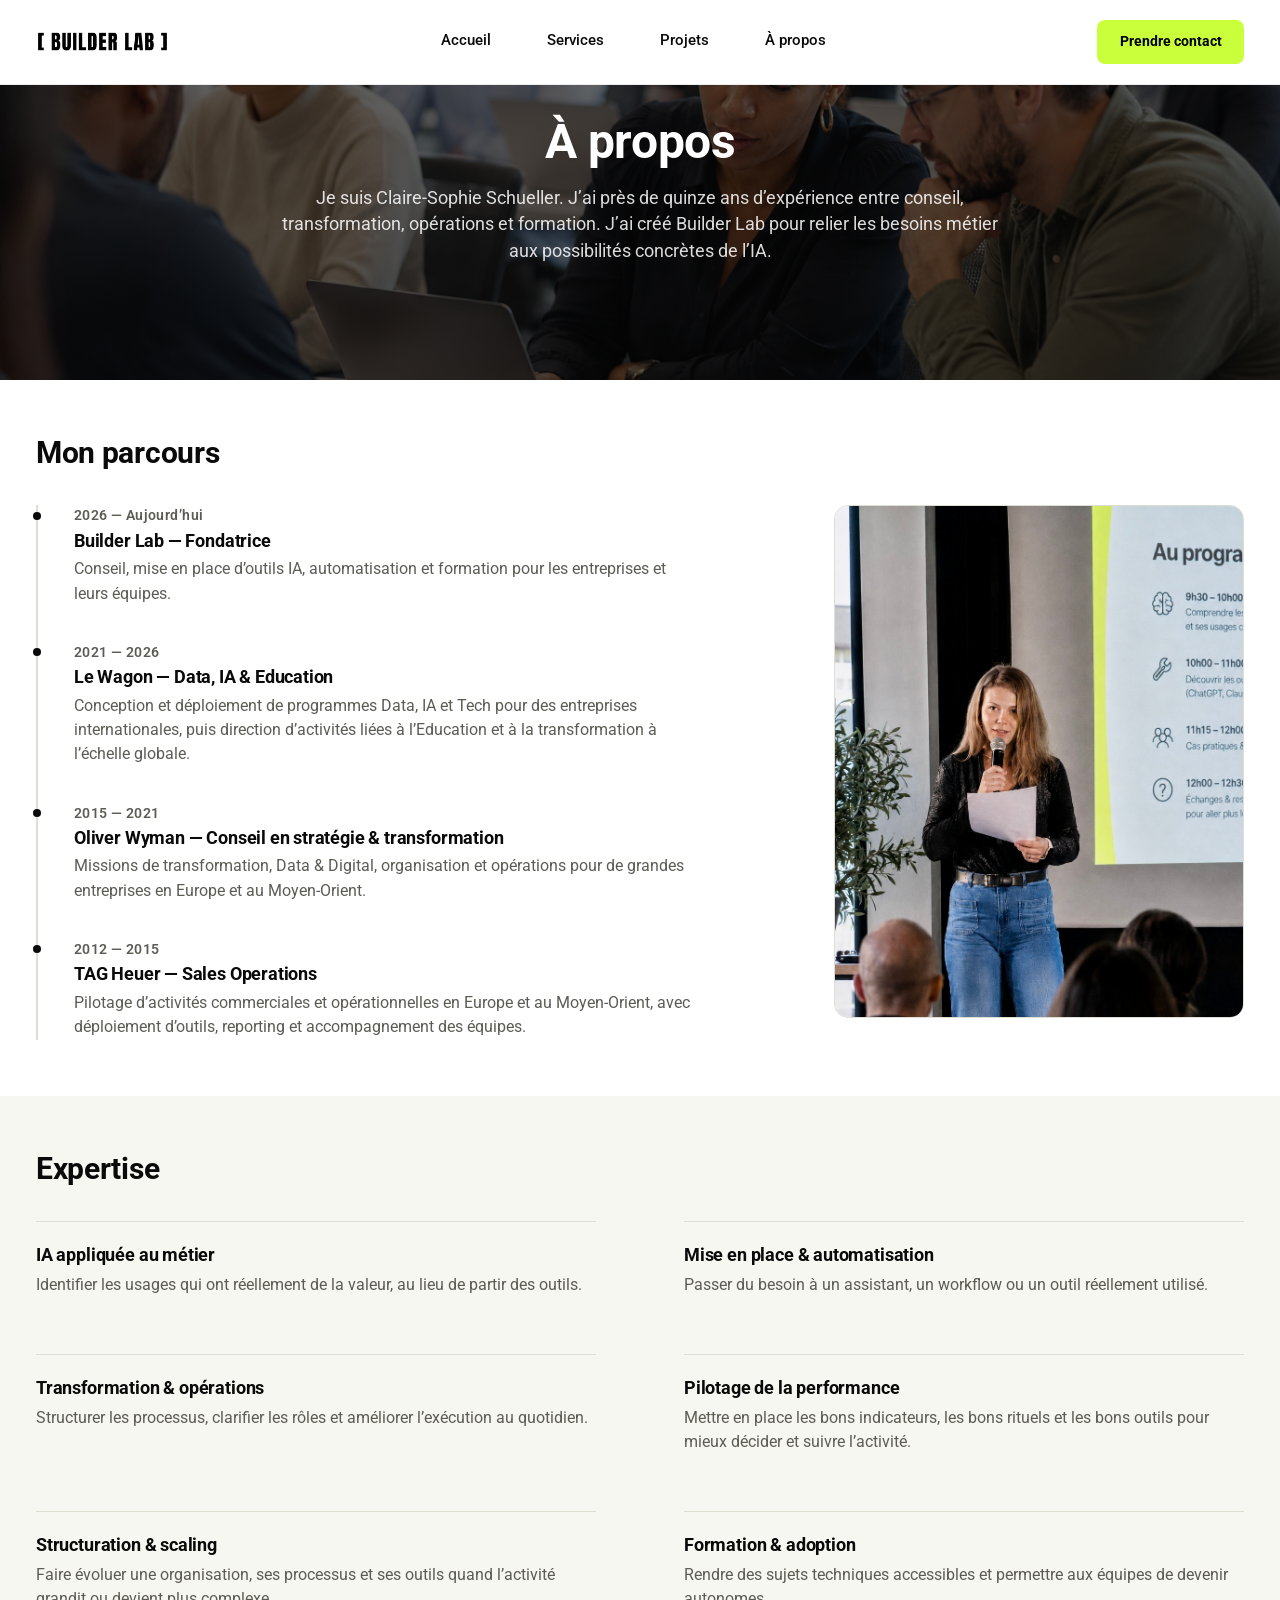
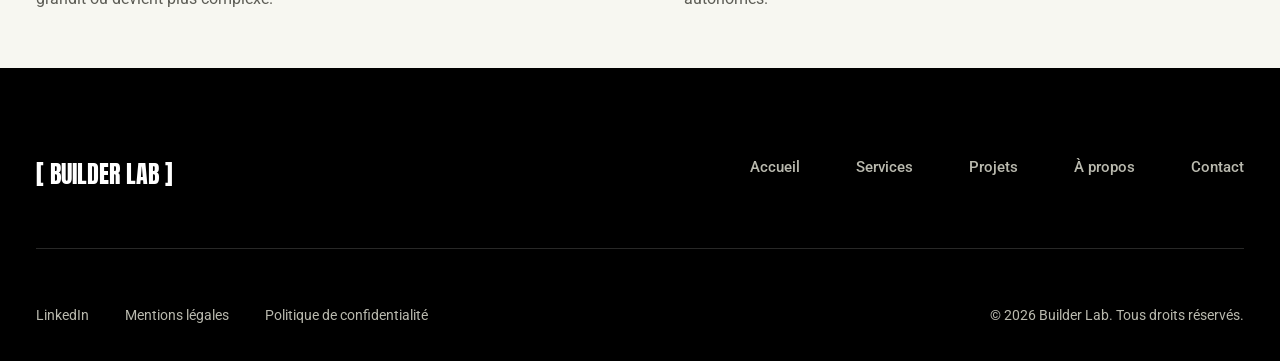
==== commit 18509db5: "Finalize about and legal pages" ====
--- a/a-propos.html
+++ b/a-propos.html
@@ -53,21 +53,80 @@
 
 <main id="main">
 
-  <section class="internal-hero">
+  <section class="internal-hero internal-hero--tall-sub">
     <div class="container internal-hero-inner">
-      <h1 class="internal-hero-title">Derrière Builder Lab</h1>
-      <p class="internal-hero-sub">Comprendre le parcours, les convictions et l’expérience qui ont donné naissance à Builder Lab.</p>
+      <h1 class="internal-hero-title">À propos</h1>
+      <p class="internal-hero-sub">Je suis Claire-Sophie Schueller. J’ai près de quinze ans d’expérience entre conseil, transformation, opérations et formation. J’ai créé Builder Lab pour relier les besoins métier aux possibilités concrètes de l’IA.</p>
     </div>
   </section>
 
-  <section class="page-content page-content--after-hero">
-    <div class="container page-content-inner">
-      <p>Je suis Claire-Sophie Schueller. Après plusieurs années dans la transformation, les opérations, la formation et les projets tech, j'ai créé Builder Lab pour aider les professionnels à passer de la curiosité à l'action avec l'IA.</p>
-      <p>Mon approche&nbsp;: rendre les sujets complexes simples, utiles et directement applicables — sans jargon, sans posture, et sans perdre le discernement métier.</p>
-      <p>Builder Lab n'est ni une formation générique, ni un outil magique. C'est un espace pour construire, avec méthode, un premier usage concret de l'IA.</p>
-      <p><a href="index.html" class="link-back">&larr; Retour à l'accueil</a></p>
+  <section class="about-timeline">
+    <div class="container">
+      <h2>Mon parcours</h2>
+      <div class="about-timeline-grid">
+        <div class="about-timeline-content">
+          <ol class="timeline-list">
+            <li class="timeline-item">
+              <p class="timeline-date">2026 — Aujourd’hui</p>
+              <h3 class="timeline-title">Builder Lab — Fondatrice</h3>
+              <p class="timeline-text">Conseil, mise en place d’outils IA, automatisation et formation pour les entreprises et leurs équipes.</p>
+            </li>
+            <li class="timeline-item">
+              <p class="timeline-date">2021 — 2026</p>
+              <h3 class="timeline-title">Le Wagon — Data, IA &amp; Education</h3>
+              <p class="timeline-text">Conception et déploiement de programmes Data, IA et Tech pour des entreprises internationales, puis direction d’activités liées à l’Education et à la transformation à l’échelle globale.</p>
+            </li>
+            <li class="timeline-item">
+              <p class="timeline-date">2015 — 2021</p>
+              <h3 class="timeline-title">Oliver Wyman — Conseil en stratégie &amp; transformation</h3>
+              <p class="timeline-text">Missions de transformation, Data &amp; Digital, organisation et opérations pour de grandes entreprises en Europe et au Moyen-Orient.</p>
+            </li>
+            <li class="timeline-item">
+              <p class="timeline-date">2012 — 2015</p>
+              <h3 class="timeline-title">TAG Heuer — Sales Operations</h3>
+              <p class="timeline-text">Pilotage d’activités commerciales et opérationnelles en Europe et au Moyen-Orient, avec déploiement d’outils, reporting et accompagnement des équipes.</p>
+            </li>
+          </ol>
+        </div>
+        <div class="about-timeline-photo">
+          <img src="assets/claire-sophie-formation-builder-lab.jpg" alt="Claire-Sophie animant une session de formation IA devant un public." loading="lazy">
+        </div>
+      </div>
     </div>
   </section>
+
+  <section class="about-expertise">
+    <div class="container">
+      <h2>Expertise</h2>
+      <div class="expertise-grid">
+        <div class="expertise-item">
+          <h3>IA appliquée au métier</h3>
+          <p>Identifier les usages qui ont réellement de la valeur, au lieu de partir des outils.</p>
+        </div>
+        <div class="expertise-item">
+          <h3>Mise en place &amp; automatisation</h3>
+          <p>Passer du besoin à un assistant, un workflow ou un outil réellement utilisé.</p>
+        </div>
+        <div class="expertise-item">
+          <h3>Transformation &amp; opérations</h3>
+          <p>Structurer les processus, clarifier les rôles et améliorer l’exécution au quotidien.</p>
+        </div>
+        <div class="expertise-item">
+          <h3>Pilotage de la performance</h3>
+          <p>Mettre en place les bons indicateurs, les bons rituels et les bons outils pour mieux décider et suivre l’activité.</p>
+        </div>
+        <div class="expertise-item">
+          <h3>Structuration &amp; scaling</h3>
+          <p>Faire évoluer une organisation, ses processus et ses outils quand l’activité grandit ou devient plus complexe.</p>
+        </div>
+        <div class="expertise-item">
+          <h3>Formation &amp; adoption</h3>
+          <p>Rendre des sujets techniques accessibles et permettre aux équipes de devenir autonomes.</p>
+        </div>
+      </div>
+    </div>
+  </section>
+
 </main>
 
 <footer class="site-footer">
--- a/styles.css
+++ b/styles.css
@@ -31,9 +31,6 @@
   --space-xl: 5.5rem;
   --space-2xl: 5rem;
 
-  --radius-sm: 2px;
-  --radius-md: 3px;
-
   --ease: cubic-bezier(0.22, 1, 0.36, 1);
   --transition-fast: 0.18s var(--ease);
   --transition-base: 0.35s var(--ease);
@@ -104,18 +101,6 @@
 
 p {
   margin: 0;
-}
-
-.sr-only {
-  position: absolute;
-  width: 1px;
-  height: 1px;
-  padding: 0;
-  margin: -1px;
-  overflow: hidden;
-  clip: rect(0, 0, 0, 0);
-  white-space: nowrap;
-  border: 0;
 }
 
 .skip-link {
@@ -139,6 +124,16 @@
   outline-offset: 3px;
 }
 
+/* On dark-background sections a black outline has no contrast against
+   the background — use the accent green there instead so focus stays
+   visible (WCAG 2.4.7). */
+.hero :focus-visible,
+.manifesto :focus-visible,
+.method :focus-visible,
+.mobile-nav :focus-visible {
+  outline-color: var(--color-accent);
+}
+
 section[id] {
   scroll-margin-top: var(--header-height);
 }
@@ -151,63 +146,6 @@
   max-width: var(--container-width);
   margin: 0 auto;
   padding: 0 var(--space-md);
-}
-
-.eyebrow {
-  display: inline-flex;
-  align-items: center;
-  gap: 0.5rem;
-  font-family: var(--font-body);
-  font-size: 0.8rem;
-  font-weight: 700;
-  letter-spacing: 0.14em;
-  text-transform: uppercase;
-  color: var(--color-black);
-}
-
-.eyebrow::before {
-  content: "";
-  width: 8px;
-  height: 8px;
-  flex-shrink: 0;
-  background: var(--color-accent);
-}
-
-.eyebrow--on-dark {
-  color: var(--color-accent);
-}
-
-.eyebrow--on-accent {
-  color: var(--color-black);
-}
-
-.eyebrow--on-accent::before {
-  background: var(--color-black);
-}
-
-.section-head {
-  max-width: 40rem;
-  margin-bottom: var(--space-md);
-}
-
-/* Roboto is the section-title default everywhere. Anton is reserved for
-   the hero H1, the "En ce moment" title and the BUILD word only — see
-   those rules for the exceptions. */
-.section-title {
-  font-family: var(--font-body);
-  font-weight: 700;
-  letter-spacing: -0.01em;
-  font-size: clamp(1.65rem, 2.6vw, 2.35rem);
-  line-height: 1.18;
-  margin-top: var(--space-2xs);
-}
-
-.section-sub {
-  margin-top: var(--space-sm);
-  font-size: clamp(1.05rem, 1.4vw, 1.2rem);
-  line-height: 1.55;
-  color: var(--color-text-gray);
-  max-width: 38rem;
 }
 
 .section-pad {
@@ -248,7 +186,7 @@
   justify-content: center;
   gap: 0.5rem;
   padding: 1rem 1.9rem;
-  border-radius: var(--radius-sm);
+  border-radius: 8px;
   font-family: var(--font-body);
   font-size: 0.95rem;
   font-weight: 700;
@@ -271,52 +209,6 @@
   background: var(--color-black);
   color: var(--color-accent);
   border-color: var(--color-black);
-}
-
-.btn-dark {
-  background: var(--color-black);
-  color: var(--color-white);
-  border-radius: 8px;
-  border-width: 0;
-}
-
-.btn-dark:hover {
-  background: var(--color-white);
-  color: var(--color-black);
-}
-
-.btn-outline {
-  background: transparent;
-  color: var(--color-white);
-  border-color: rgba(255, 255, 255, 0.5);
-}
-
-.btn-outline:hover {
-  border-color: var(--color-white);
-  background: rgba(255, 255, 255, 0.08);
-}
-
-.link-cta {
-  display: inline-flex;
-  align-items: center;
-  gap: 0.4rem;
-  font-size: 0.95rem;
-  font-weight: 700;
-  color: inherit;
-  transition: gap var(--transition-fast), opacity var(--transition-fast);
-}
-
-.link-cta::after {
-  content: "→";
-  transition: transform var(--transition-fast);
-}
-
-.link-cta:hover::after {
-  transform: translateX(4px);
-}
-
-.link-cta:hover {
-  opacity: 0.7;
 }
 
 /* ==========================================================================
@@ -329,7 +221,7 @@
   left: 0;
   right: 0;
   z-index: 200;
-  background: #FFFFFF;
+  background: var(--color-white);
   border-bottom: 1px solid #ECECEC;
   transition: box-shadow var(--transition-base);
 }
@@ -451,7 +343,7 @@
   bottom: -6vh;
   z-index: 0;
   pointer-events: none;
-  background-color: #0A0A0A;
+  background-color: var(--color-ink);
   background-image: url("assets/hero-atelier-builder-lab.webp");
   background-size: cover;
   background-position: center center;
@@ -560,14 +452,6 @@
   line-height: 1.55;
 }
 
-.hero-steps {
-  margin-top: var(--space-sm);
-  font-size: 0.95rem;
-  font-weight: 700;
-  letter-spacing: 0.02em;
-  color: var(--color-accent);
-}
-
 .hero-cta {
   display: flex;
   align-items: center;
@@ -651,7 +535,7 @@
   display: flex;
   align-items: center;
   justify-content: center;
-  background: #0A0A0A;
+  background: var(--color-ink);
   padding: var(--space-lg) 0;
 }
 
@@ -922,7 +806,7 @@
 }
 
 .service-card:hover .service-card-cta {
-  color: #000000;
+  color: var(--color-black);
 }
 
 .service-card:hover .service-card-cta span {
@@ -1188,7 +1072,7 @@
   aspect-ratio: 3 / 4;
   object-fit: cover;
   object-position: center 15%;
-  border-radius: 16px;
+  border-radius: 14px;
   border: 1px solid var(--color-border-on-dark);
 }
 
@@ -1462,7 +1346,7 @@
   height: 50px;
   padding: 0 2.5rem 0 1.1rem;
   border: 1.5px solid var(--color-border);
-  border-radius: 11px;
+  border-radius: 8px;
   background: var(--color-white);
   font-family: var(--font-body);
   font-size: 0.92rem;
@@ -1602,8 +1486,8 @@
   gap: var(--space-sm);
 }
 
-/* Small green marker instead of a filled badge — same convention as
-   .eyebrow::before, kept deliberately understated per-type. */
+/* Small green marker instead of a filled badge, kept deliberately
+   understated per-type. */
 .project-card-category {
   display: inline-flex;
   align-items: center;
@@ -1803,6 +1687,16 @@
     padding-left: 20px;
     padding-right: 20px;
   }
+
+  /* a-propos.html's subtitle is notably longer than the other internal
+     pages' — at this width it wraps to enough lines that centering it
+     within the shared 300px min-height pushes the H1 up behind the fixed
+     header. This modifier only adds vertical room here; image, overlay,
+     padding and centering logic all stay identical to every other page
+     using .internal-hero. */
+  .internal-hero--tall-sub {
+    min-height: 420px;
+  }
 }
 
 /* ==========================================================================
@@ -1887,6 +1781,147 @@
 }
 
 /* ==========================================================================
+   About page (a-propos.html)
+   ========================================================================== */
+
+.about-timeline {
+  padding: var(--space-lg) 0;
+}
+
+.about-timeline h2,
+.about-expertise h2 {
+  font-family: var(--font-body);
+  font-weight: 700;
+  letter-spacing: -0.01em;
+  font-size: clamp(1.5rem, 2.4vw, 1.9rem);
+  color: var(--color-ink);
+}
+
+.about-timeline-grid {
+  margin-top: var(--space-md);
+  display: grid;
+  grid-template-columns: 1fr;
+  gap: var(--space-lg);
+}
+
+@media (min-width: 768px) {
+  .about-timeline-grid {
+    grid-template-columns: minmax(0, 1.35fr) minmax(0, 1fr);
+    gap: var(--space-lg);
+    align-items: start;
+  }
+
+  .about-timeline-photo {
+    justify-self: end;
+  }
+}
+
+.about-timeline-photo img {
+  display: block;
+  width: 100%;
+  max-width: 410px;
+  height: auto;
+  margin: 0 auto;
+  aspect-ratio: 4 / 5;
+  object-fit: cover;
+  object-position: center 35%;
+  border-radius: 14px;
+  border: 1px solid var(--color-border);
+}
+
+@media (min-width: 768px) {
+  .about-timeline-photo img {
+    margin: 0;
+  }
+}
+
+.timeline-list {
+  list-style: none;
+  border-left: 2px solid var(--color-border);
+}
+
+.timeline-item {
+  position: relative;
+  padding: 0 0 var(--space-md) var(--space-md);
+}
+
+.timeline-item:last-child {
+  padding-bottom: 0;
+}
+
+.timeline-item::before {
+  content: "";
+  position: absolute;
+  left: -5px;
+  top: 0.4rem;
+  width: 8px;
+  height: 8px;
+  border-radius: 50%;
+  background: var(--color-ink);
+}
+
+.timeline-date {
+  font-size: 0.85rem;
+  font-weight: 600;
+  letter-spacing: 0.03em;
+  color: var(--color-text-gray);
+}
+
+.timeline-title {
+  margin-top: 0.3rem;
+  font-family: var(--font-body);
+  font-weight: 700;
+  font-size: 1.15rem;
+  color: var(--color-ink);
+}
+
+.timeline-text {
+  margin-top: 0.4rem;
+  font-size: 0.98rem;
+  line-height: 1.55;
+  color: var(--color-text-gray);
+  max-width: 40rem;
+}
+
+.about-expertise {
+  padding: var(--space-lg) 0;
+  background: var(--color-offwhite);
+}
+
+.expertise-grid {
+  margin-top: var(--space-md);
+  display: grid;
+  grid-template-columns: 1fr;
+  gap: var(--space-md);
+}
+
+@media (min-width: 768px) {
+  .expertise-grid {
+    grid-template-columns: 1fr 1fr;
+    gap: var(--space-lg) var(--space-xl);
+  }
+}
+
+.expertise-item {
+  padding-top: var(--space-sm);
+  border-top: 1px solid var(--color-border);
+}
+
+.expertise-item h3 {
+  font-family: var(--font-body);
+  font-weight: 700;
+  font-size: 1.1rem;
+  color: var(--color-ink);
+}
+
+.expertise-item p {
+  margin-top: 0.5rem;
+  font-size: 0.98rem;
+  line-height: 1.55;
+  color: var(--color-text-gray);
+}
+
+/* ==========================================================================
    Contact page
    ========================================================================== */
 
@@ -1946,7 +1981,7 @@
 
 .contact-form {
   border: 1px solid var(--color-border);
-  border-radius: 16px;
+  border-radius: 14px;
   padding: var(--space-md);
   box-shadow: 0 1px 3px rgba(0, 0, 0, 0.04);
   display: flex;
@@ -1982,7 +2017,7 @@
 .form-field textarea {
   width: 100%;
   border: 1.5px solid var(--color-border);
-  border-radius: 9px;
+  border-radius: 8px;
   padding: 0.75rem 0.9rem;
   font-family: var(--font-body);
   font-size: 0.95rem;
@@ -2256,8 +2291,4 @@
   .section-pad--tight {
     padding: var(--space-md) 0;
   }
-
-  .featured-card {
-    padding: var(--space-md) var(--space-sm);
-  }
-}
+}
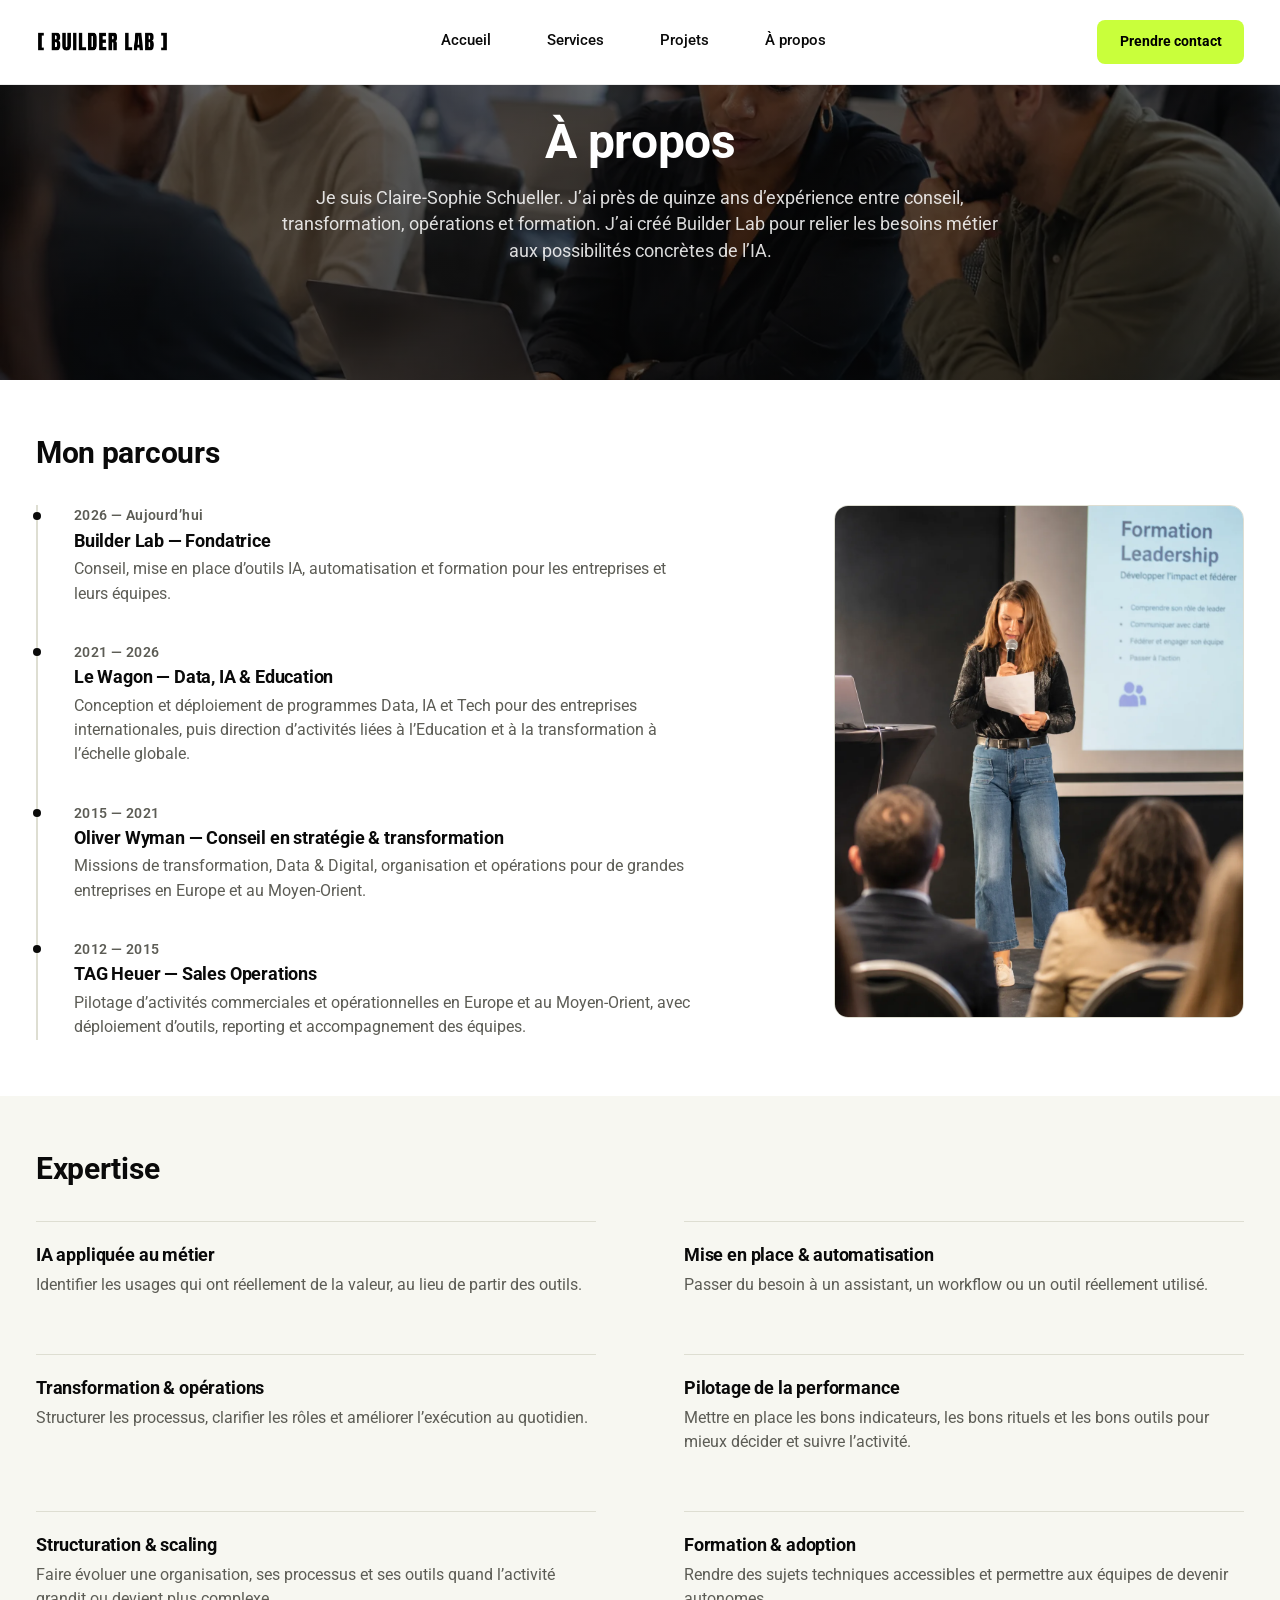
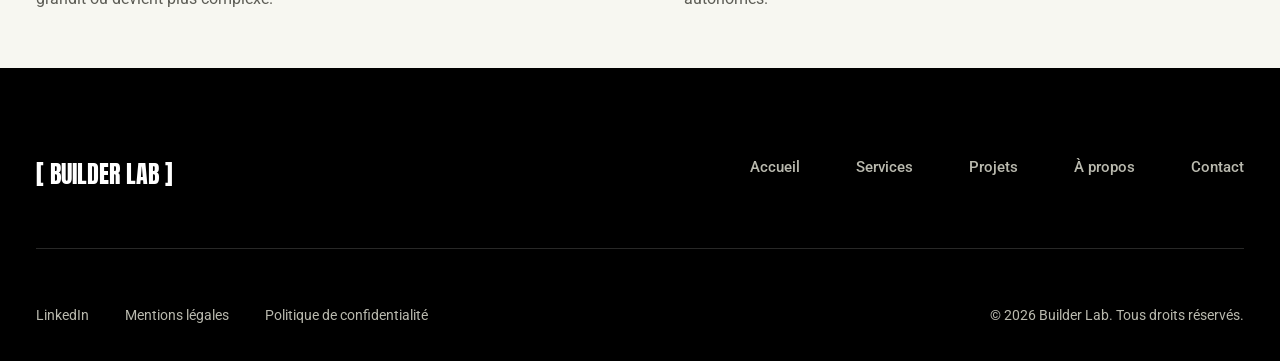
==== commit 041ae63f: "Optimize performance and SEO" ====
--- a/a-propos.html
+++ b/a-propos.html
@@ -6,10 +6,21 @@
 <title>À propos — Builder Lab</title>
 <meta name="description" content="Claire-Sophie Schueller a créé Builder Lab pour aider les professionnels à passer de la curiosité à l'action avec l'IA.">
 <meta name="robots" content="index, follow">
+<link rel="canonical" href="https://builderlab.fr/a-propos.html">
+<meta property="og:title" content="À propos — Builder Lab">
+<meta property="og:description" content="Claire-Sophie Schueller a créé Builder Lab pour aider les professionnels à passer de la curiosité à l'action avec l'IA.">
+<meta property="og:type" content="website">
+<meta property="og:url" content="https://builderlab.fr/a-propos.html">
+<meta property="og:image" content="https://builderlab.fr/assets/hero-atelier-builder-lab.webp">
+<meta name="twitter:card" content="summary_large_image">
+<meta name="twitter:title" content="À propos — Builder Lab">
+<meta name="twitter:description" content="Claire-Sophie Schueller a créé Builder Lab pour aider les professionnels à passer de la curiosité à l'action avec l'IA.">
+<meta name="twitter:image" content="https://builderlab.fr/assets/hero-atelier-builder-lab.webp">
 <link rel="icon" type="image/png" href="assets/favicon.png">
 
 <link rel="preconnect" href="https://fonts.googleapis.com">
 <link rel="preconnect" href="https://fonts.gstatic.com" crossorigin>
+<link rel="preload" as="image" href="assets/hero-atelier-builder-lab.webp" fetchpriority="high">
 <link href="https://fonts.googleapis.com/css2?family=Anton&family=Roboto:wght@400;500;700&display=swap" rel="stylesheet">
 
 <link rel="stylesheet" href="styles.css">
@@ -89,7 +100,7 @@
           </ol>
         </div>
         <div class="about-timeline-photo">
-          <img src="assets/claire-sophie-formation-builder-lab.jpg" alt="Claire-Sophie animant une session de formation IA devant un public." loading="lazy">
+          <img src="assets/claire-sophie-formation-builder-lab.webp" alt="Claire-Sophie animant une session de formation IA devant un public." loading="lazy">
         </div>
       </div>
     </div>
--- a/styles.css
+++ b/styles.css
@@ -8,7 +8,6 @@
   --color-white: #FFFFFF;
   --color-offwhite: #F7F7F1;
   --color-cream: #F1F0E8;
-  --color-warm-gray: #EAEAE1;
   --color-text-gray: #5C5C55;
   --color-text-gray-on-dark: #B9B9AE;
   --color-border: #DEDED2;
@@ -20,9 +19,7 @@
   --font-body: "Roboto", -apple-system, BlinkMacSystemFont, "Segoe UI", Helvetica, Arial, sans-serif;
 
   --container-width: 1280px;
-  --container-narrow: 760px;
-
-  --space-3xs: 0.375rem;
+
   --space-2xs: 0.625rem;
   --space-xs: 1rem;
   --space-sm: 1.5rem;
@@ -34,7 +31,6 @@
   --ease: cubic-bezier(0.22, 1, 0.36, 1);
   --transition-fast: 0.18s var(--ease);
   --transition-base: 0.35s var(--ease);
-  --transition-slow: 0.7s var(--ease);
 
   --header-height: 84px;
 }
@@ -1708,15 +1704,6 @@
   padding-bottom: var(--space-2xl);
 }
 
-/* Modifier for pages preceded by .internal-hero — the banner already
-   clears the fixed header, so this only needs the shorter "transition"
-   gap (not the full header-offset again). Scoped to a modifier class so
-   the shared .page-content rule above stays untouched for every other
-   page still using it standalone. */
-.page-content--after-hero {
-  padding-top: 4.5rem;
-}
-
 .page-content-inner {
   max-width: 38rem;
   display: flex;
